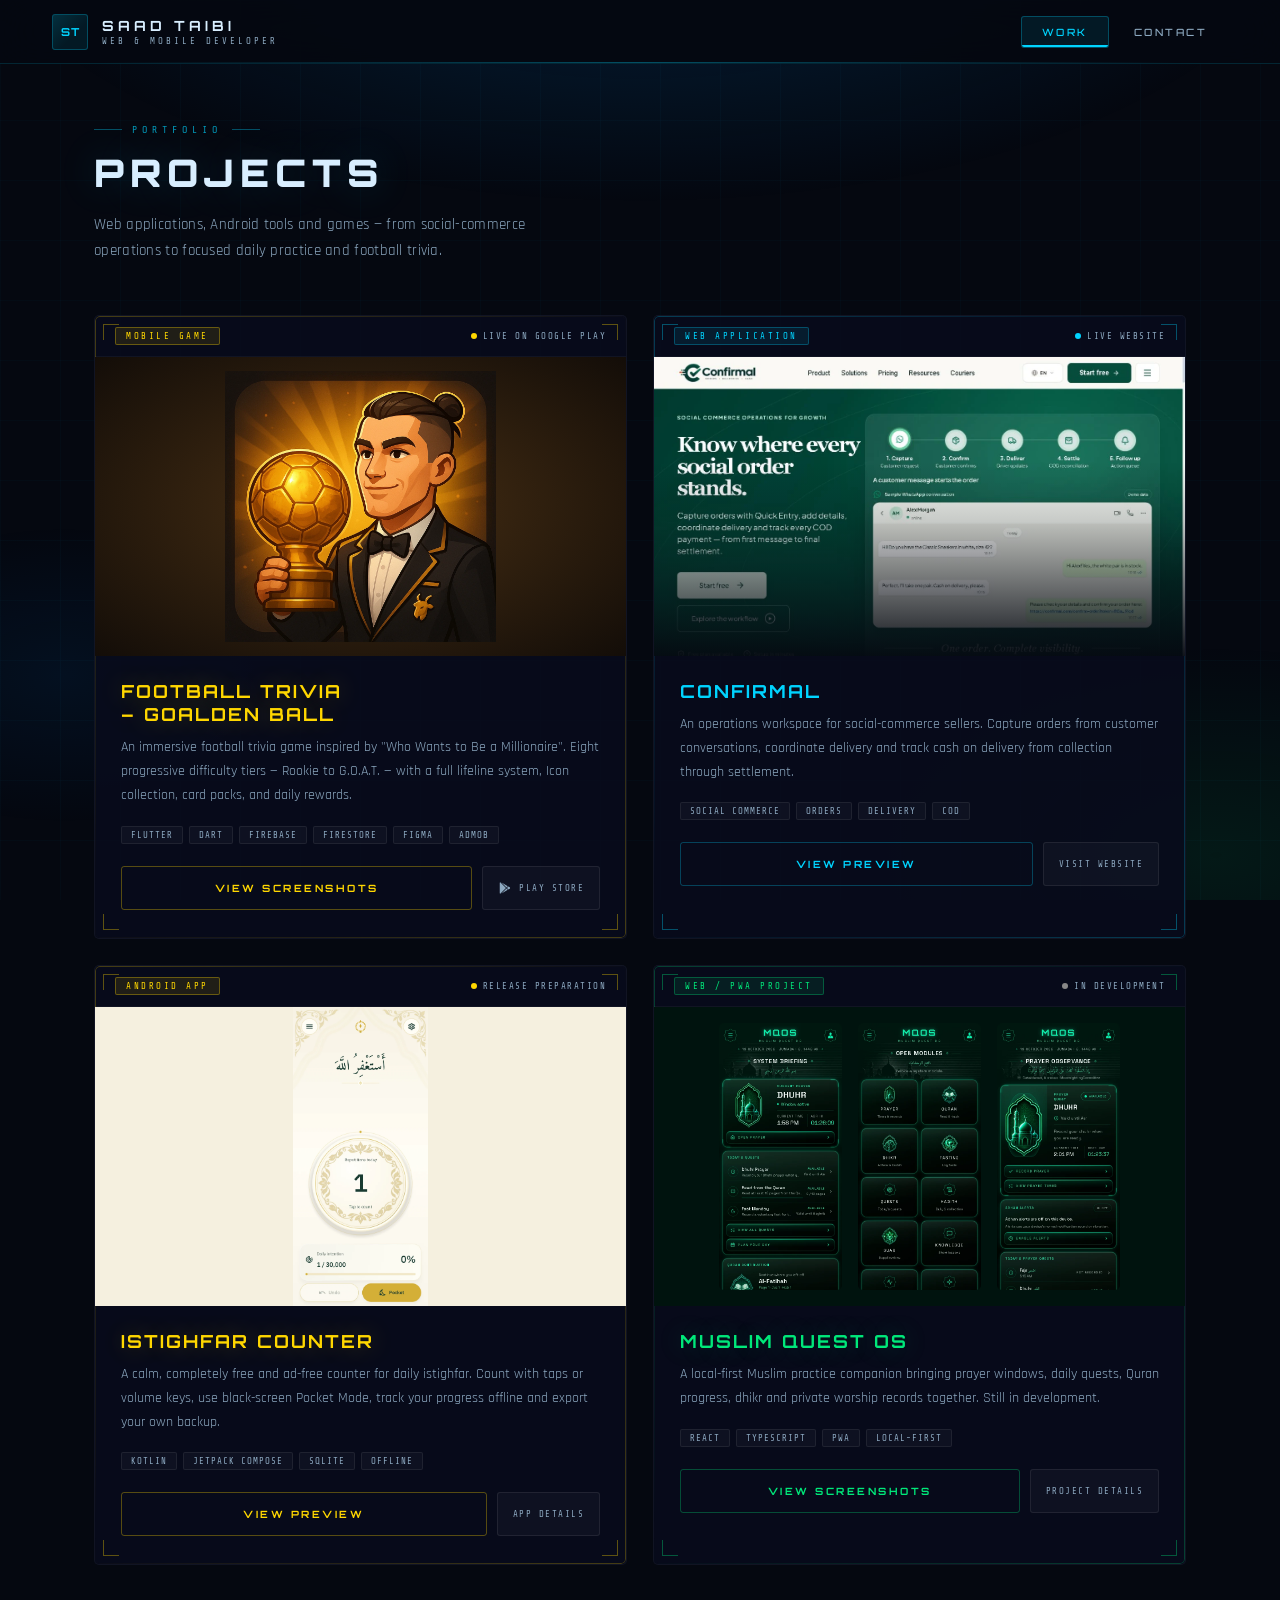
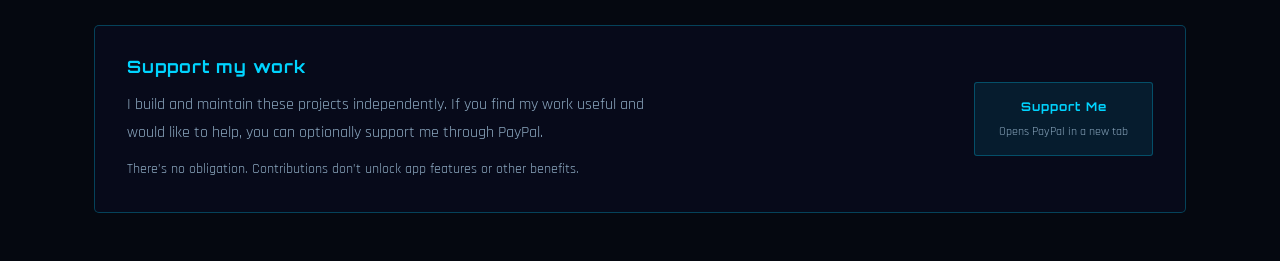
==== index.html @ e0f9b30a "Link contact Google Play entry to Saadhat developer page" ====
<!DOCTYPE html>
<html lang="en">
<head>
  <meta charset="UTF-8">
  <meta name="viewport" content="width=device-width, initial-scale=1.0">
  <title>Saad Taibi — Developer</title>
  <meta name="description" content="Web applications, Android apps and games by Saad Taibi. Confirmal, Istighfar Counter, Goalden Ball and Muslim Quest OS.">
  <link rel="preconnect" href="https://fonts.googleapis.com">
  <link href="https://fonts.googleapis.com/css2?family=Orbitron:wght@400;500;700;900&family=Rajdhani:wght@300;400;500;600;700&family=Share+Tech+Mono&display=swap" rel="stylesheet">
  <style>
    :root {
      --bg:       #050810;
      --bg2:      #080c1a;
      --panel:    rgba(8,12,28,0.90);
      --cyan:     #00d4ff;
      --cyan-d:   rgba(0,212,255,0.09);
      --cyan-b:   rgba(0,212,255,0.28);
      --gold:     #ffd700;
      --gold-d:   rgba(255,215,0,0.10);
      --gold-b:   rgba(255,215,0,0.32);
      --green:    #00e87a;
      --green-d:  rgba(0,232,122,0.09);
      --green-b:  rgba(0,232,122,0.30);
      --txt:      #d8eeff;
      --txt2:     #8ca8c0;
      --txt3:     #7894ae;
      --red:      #ff4444;
    }

    *, *::before, *::after { margin:0; padding:0; box-sizing:border-box; }
    html { scroll-behavior:smooth; }

    body {
      font-family:'Rajdhani', sans-serif;
      background: var(--bg);
      color: var(--txt);
      overflow-x: hidden;
      min-height: 100vh;
    }

    /* ── AMBIENT BACKGROUND ── */
    .bg-layer {
      position: fixed; inset: 0; pointer-events: none; z-index: 0;
    }
    .bg-layer::before {
      content: '';
      position: absolute; inset: 0;
      background:
        radial-gradient(ellipse 80% 50% at 50% -10%, rgba(0,90,160,0.30) 0%, transparent 65%),
        radial-gradient(ellipse 50% 40% at 95% 95%,  rgba(0,140,70,0.13)  0%, transparent 58%),
        radial-gradient(ellipse 35% 30% at 5%  75%,  rgba(0,90,180,0.10)  0%, transparent 55%);
    }
    .bg-layer::after {
      content: '';
      position: absolute; inset: 0;
      background-image:
        linear-gradient(rgba(0,212,255,0.025) 1px, transparent 1px),
        linear-gradient(90deg, rgba(0,212,255,0.025) 1px, transparent 1px);
      background-size: 60px 60px;
    }

    /* ── FLOATING PARTICLES ── */
    .particles {
      position: fixed; inset: 0; pointer-events: none; z-index: 0; overflow: hidden;
    }
    .particle {
      position: absolute;
      width: 2px; height: 2px;
      background: var(--cyan);
      border-radius: 50%;
      opacity: 0;
      animation: particleFloat var(--dur, 12s) var(--del, 0s) linear infinite;
    }
    .particle.gold  { background: var(--gold); }
    .particle.green { background: var(--green); }
    @keyframes particleFloat {
      0%   { transform: translateY(100vh) translateX(0);                opacity: 0; }
      5%   { opacity: .55; }
      95%  { opacity: .2; }
      100% { transform: translateY(-80px) translateX(var(--drift,40px)); opacity: 0; }
    }

    /* ── SUBTLE TOP GLOW (replaces scanline) ── */
    .top-glow {
      position: fixed; top: 0; left: 0; right: 0;
      height: 2px; pointer-events: none; z-index: 900;
      background: linear-gradient(90deg, transparent 0%, var(--cyan) 40%, rgba(0,212,255,.7) 50%, var(--cyan) 60%, transparent 100%);
      opacity: 0;
      animation: topGlow 5s ease-in-out infinite;
    }
    @keyframes topGlow {
      0%,100% { opacity:0; transform:scaleX(.25); }
      45%,55% { opacity:.6; transform:scaleX(1); }
    }

    /* ── NAV ── */
    nav {
      position: fixed; top: 0; left: 0; right: 0; z-index: 1000;
      height: 64px; display: flex; align-items: center; justify-content: space-between;
      padding: 0 52px;
      background: rgba(5,8,16,0.94);
      backdrop-filter: blur(22px);
      border-bottom: 1px solid rgba(0,212,255,0.15);
    }
    nav::after {
      content: '';
      position: absolute; bottom: 0; left: 8%; right: 8%; height: 1px;
      background: linear-gradient(90deg, transparent, rgba(0,212,255,.35), transparent);
    }
    .nav-logo { display: flex; align-items: center; gap: 14px; }
    .logo-mark {
      width: 36px; height: 36px; border: 1px solid var(--cyan-b);
      display: flex; align-items: center; justify-content: center;
      background: var(--cyan-d); border-radius: 3px;
      font-family: 'Orbitron', monospace; font-size: 11px; font-weight: 700;
      color: var(--cyan); letter-spacing: 1px; position: relative; overflow: hidden;
    }
    .logo-mark::before {
      content: '';
      position: absolute; inset: 0;
      background: linear-gradient(135deg, rgba(0,212,255,.12) 0%, transparent 60%);
    }
    .logo-text {
      font-family: 'Orbitron', monospace; font-size: 14px; font-weight: 700;
      letter-spacing: 4px; color: var(--txt);
    }
    .logo-sub {
      font-family: 'Share Tech Mono', monospace; font-size: 9px;
      color: var(--txt2); letter-spacing: 3px; margin-top: 2px;
    }
    .nav-links { display: flex; gap: 4px; }
    .nav-links a {
      color: var(--txt2); text-decoration: none;
      font-family: 'Orbitron', monospace; font-size: 10px; font-weight: 500;
      letter-spacing: 2.5px; padding: 9px 20px;
      border: 1px solid transparent; border-radius: 3px;
      transition: all .25s; position: relative; overflow: hidden;
    }
    .nav-links a::before {
      content: '';
      position: absolute; bottom: 0; left: 0; right: 0; height: 1.5px;
      background: var(--cyan); transform: scaleX(0); transition: transform .3s;
    }
    .nav-links a:hover, .nav-links a.active {
      color: var(--cyan); border-color: var(--cyan-b); background: var(--cyan-d);
    }
    .nav-links a:hover::before, .nav-links a.active::before { transform: scaleX(1); }

    /* ── MAIN ── */
    main { margin-top: 64px; min-height: calc(100vh - 64px); position: relative; z-index: 1; }
    .page { display: none; }
    .page.active { display: block; }

    .inner          { max-width: 1180px; margin: 0 auto; padding: 60px 44px; }
    .contact-inner  { max-width: 820px;  margin: 0 auto; padding: 60px 44px; }

    /* ── SECTION HEADER ── */
    .sec-header { margin-bottom: 52px; }
    .sec-eyebrow {
      font-family: 'Share Tech Mono', monospace; font-size: 10px;
      color: var(--cyan); letter-spacing: 5px; margin-bottom: 14px;
      opacity: .7; display: flex; align-items: center; gap: 10px;
    }
    .sec-eyebrow::before, .sec-eyebrow::after {
      content: ''; flex: 0 0 28px; height: 1px; background: var(--cyan); opacity: .5;
    }
    .sec-title {
      font-family: 'Orbitron', monospace; font-size: 38px; font-weight: 900;
      letter-spacing: 6px; color: var(--txt);
      text-shadow: 0 0 40px rgba(0,212,255,.18); margin-bottom: 16px;
    }
    .sec-body {
      font-size: 15px; color: var(--txt2); font-weight: 400;
      line-height: 1.7; max-width: 500px; letter-spacing: .3px;
    }

    /* ── PROJECT GRID ── */
    .project-grid {
      display: grid;
      grid-template-columns: repeat(auto-fit, minmax(470px, 1fr));
      gap: 26px;
    }

    /* ── PROJECT CARD ── */
    .pcard {
      position: relative; background: var(--panel);
      border-radius: 5px; overflow: hidden; cursor: pointer;
      border: 1px solid rgba(255,255,255,0.04);
      transition: transform .4s cubic-bezier(.16,1,.3,1), box-shadow .4s;
    }
    .pcard::before {
      content: ''; position: absolute; inset: 0; border-radius: 5px; pointer-events: none;
      padding: 1px;
      background: linear-gradient(135deg, var(--ac,rgba(0,212,255,.5)) 0%, transparent 50%, var(--ac,rgba(0,212,255,.2)) 100%);
      -webkit-mask: linear-gradient(#fff 0 0) content-box, linear-gradient(#fff 0 0);
      -webkit-mask-composite: xor; mask-composite: exclude;
      opacity: .25; transition: opacity .4s;
    }
    .pcard:hover::before { opacity: 1; }
    .pcard.gold  { --ac: var(--gold); }
    .pcard.green { --ac: var(--green); }
    .pcard:hover {
      transform: translateY(-8px);
      box-shadow: 0 28px 70px rgba(0,0,0,.6), 0 0 40px var(--sh,rgba(0,212,255,.12));
    }
    .pcard.gold:hover  { --sh: rgba(255,215,0,.18); }
    .pcard.green:hover { --sh: rgba(0,232,122,.15); }

    .pcard .ca {
      position: absolute; width: 16px; height: 16px; pointer-events: none; opacity: .35;
      transition: opacity .4s;
    }
    .pcard:hover .ca { opacity: .85; }
    .ca.tl { top:8px;    left:8px;  border-top:1.5px solid; border-left:1.5px solid; }
    .ca.tr { top:8px;    right:8px; border-top:1.5px solid; border-right:1.5px solid; }
    .ca.bl { bottom:8px; left:8px;  border-bottom:1.5px solid; border-left:1.5px solid; }
    .ca.br { bottom:8px; right:8px; border-bottom:1.5px solid; border-right:1.5px solid; }
    .pcard.gold  .ca { border-color: var(--gold); }
    .pcard.green .ca { border-color: var(--green); }

    .pcard-bar {
      display: flex; align-items: center; justify-content: space-between;
      padding: 11px 20px;
      border-bottom: 1px solid rgba(255,255,255,0.04);
    }
    .pcat {
      font-family: 'Share Tech Mono', monospace; font-size: 9px; letter-spacing: 2.5px;
      padding: 3px 10px; border-radius: 2px; border: 1px solid;
    }
    .pcard.gold  .pcat { color:var(--gold);  border-color:var(--gold-b);  background:var(--gold-d); }
    .pcard.green .pcat { color:var(--green); border-color:var(--green-b); background:var(--green-d); }

    .pstatus {
      font-family: 'Share Tech Mono', monospace; font-size: 9px;
      color: var(--txt2); letter-spacing: 1.5px; display: flex; align-items: center; gap: 6px;
    }
    .pstatus::before {
      content: ''; width: 6px; height: 6px; border-radius: 50%;
      background: var(--dot-c, var(--cyan)); animation: blink 2.4s ease-in-out infinite;
    }
    .pcard.gold  .pstatus::before { --dot-c: var(--gold); }
    .pcard.green .pstatus::before { --dot-c: #888; }
    @keyframes blink { 0%,100%{opacity:.3} 50%{opacity:1} }

    .pthumb { position: relative; aspect-ratio: 16/9; overflow: hidden; }
    .pthumb img {
      width: 100%; height: 100%; object-fit: cover;
      transition: transform .6s cubic-bezier(.16,1,.3,1); display: block;
    }
    .pcard:hover .pthumb img { transform: scale(1.06); }
    .pthumb-shade {
      position: absolute; inset: 0;
      background: linear-gradient(to top, rgba(5,8,16,.95) 0%, rgba(5,8,16,.2) 45%, transparent 65%);
    }

    .pbody { padding: 24px 26px 28px; }
    .pname {
      font-family: 'Orbitron', monospace; font-size: 18px; font-weight: 700;
      letter-spacing: 2px; margin-bottom: 10px; line-height: 1.3;
    }
    .pcard.gold  .pname { color:var(--gold);  text-shadow: 0 0 25px rgba(255,215,0,.3); }
    .pcard.green .pname { color:var(--green); text-shadow: 0 0 25px rgba(0,232,122,.25); }
    .pdesc {
      font-size: 14px; color: var(--txt2); line-height: 1.7;
      margin-bottom: 18px; font-weight: 400;
    }
    .ptags { display: flex; flex-wrap: wrap; gap: 6px; margin-bottom: 22px; }
    .ptag {
      font-family: 'Share Tech Mono', monospace; font-size: 9px; letter-spacing: 1px;
      padding: 3px 9px; border-radius: 2px;
      background: rgba(255,255,255,.03); border: 1px solid rgba(255,255,255,.07);
      color: var(--txt2);
    }
    .pactions { display: flex; gap: 10px; align-items: stretch; }
    .btn-primary {
      flex: 1; padding: 12px 16px; border: 1px solid; border-radius: 3px;
      font-family: 'Orbitron', monospace; font-size: 10px; font-weight: 700;
      letter-spacing: 2.5px; cursor: pointer; transition: all .3s; background: transparent;
    }
    .pcard.gold  .btn-primary { color:var(--gold);  border-color:var(--gold-b); }
    .pcard.gold  .btn-primary:hover { background:var(--gold-d);  box-shadow:0 0 22px rgba(255,215,0,.2); }
    .pcard.green .btn-primary { color:var(--green); border-color:var(--green-b); }
    .pcard.green .btn-primary:hover { background:var(--green-d); box-shadow:0 0 22px rgba(0,232,122,.18); }
    .btn-secondary {
      display: flex; align-items: center; gap: 7px;
      padding: 12px 15px; border-radius: 3px; text-decoration: none;
      font-family: 'Share Tech Mono', monospace; font-size: 9px; letter-spacing: 1.5px;
      background: rgba(255,255,255,.03); border: 1px solid rgba(255,255,255,.08);
      color: var(--txt2); transition: all .3s; white-space: nowrap;
    }
    .btn-secondary svg { width: 14px; height: 14px; flex-shrink: 0; }
    .btn-secondary:hover { border-color:var(--gold-b); color:var(--gold); }

    /* ── CONTACT ── */
    .profile-panel {
      position: relative; background: var(--panel);
      border: 1px solid rgba(0,212,255,.18); border-radius: 5px;
      padding: 42px; margin-top: 40px; overflow: hidden;
    }
    .profile-panel::before {
      content: '';
      position: absolute; top: 0; left: 0; right: 0; height: 2px;
      background: linear-gradient(90deg, transparent, var(--cyan), transparent);
      opacity: .45;
    }
    .profile-panel::after {
      content: '';
      position: absolute; inset: 0; pointer-events: none;
      background: radial-gradient(ellipse 70% 40% at 50% 0%, rgba(0,212,255,.05) 0%, transparent 65%);
    }
    .dev-header {
      display: flex; align-items: center; gap: 24px;
      padding-bottom: 30px; margin-bottom: 30px;
      border-bottom: 1px solid rgba(0,212,255,.07);
    }
    .dev-av {
      width: 72px; height: 72px; flex-shrink: 0;
      border: 1px solid var(--cyan-b); border-radius: 4px;
      background: var(--cyan-d); display: flex; align-items: center; justify-content: center;
      font-family: 'Orbitron', monospace; font-size: 22px; font-weight: 900; color: var(--cyan);
      position: relative;
    }
    .dev-av::after {
      content: ''; position: absolute; inset: 5px;
      border: 1px solid rgba(0,212,255,.15); border-radius: 2px;
    }
    .dev-name {
      font-family: 'Orbitron', monospace; font-size: 21px; font-weight: 700;
      letter-spacing: 3.5px; margin-bottom: 6px;
    }
    .dev-role {
      font-family: 'Share Tech Mono', monospace; font-size: 11px;
      color: var(--cyan); letter-spacing: 3px; margin-bottom: 10px; opacity: .8;
    }
    .dev-loc {
      font-family: 'Share Tech Mono', monospace; font-size: 11px;
      color: var(--txt2); letter-spacing: 1px;
    }
    .contact-grid { display: grid; grid-template-columns: 1fr 1fr; gap: 12px; }
    .citem {
      display: flex; align-items: center; gap: 14px;
      padding: 16px 18px; border-radius: 3px; text-decoration: none; color: inherit;
      background: rgba(0,212,255,.025); border: 1px solid rgba(0,212,255,.07);
      transition: all .3s;
    }
    .citem:hover { border-color:var(--cyan-b); background:var(--cyan-d); }
    .cico { font-size: 20px; width: 30px; text-align: center; flex-shrink: 0; }
    .clbl {
      font-family: 'Share Tech Mono', monospace; font-size: 9px;
      color: var(--txt3); letter-spacing: 2px; margin-bottom: 4px;
    }
    .cval { font-size: 14px; font-weight: 500; color: var(--txt); }
    .cval-link { color: var(--cyan); }

    /* ── GALLERY ── */
    .image-gallery {
      display: none; position: fixed; z-index: 3000; inset: 0;
      background: rgba(5,8,16,.97); backdrop-filter: blur(14px);
    }
    .gallery-container {
      position: relative; width: 100%; height: 100%;
      display: flex; align-items: center; justify-content: center;
    }
    .gallery-image {
      max-width: 86%; max-height: 84%; object-fit: contain;
      cursor: zoom-in; transition: transform .3s; border-radius: 4px;
      box-shadow: 0 0 80px rgba(0,0,0,.85);
    }
    .gallery-image.zoomed { cursor: zoom-out; transform: scale(1.55); }
    .gallery-video {
      max-width: 86%; max-height: 84%; border-radius: 4px;
      box-shadow: 0 0 80px rgba(0,0,0,.85); background: #111;
      display: block; margin: 0 auto;
    }
    .gallery-nav {
      position: absolute; top: 50%; transform: translateY(-50%);
      background: rgba(0,212,255,.06); border: 1px solid var(--cyan-b);
      color: var(--cyan); width: 50px; height: 50px; font-size: 28px;
      cursor: pointer; border-radius: 3px; transition: all .25s;
      display: flex; align-items: center; justify-content: center;
    }
    .gallery-nav:hover { background:var(--cyan-d); box-shadow:0 0 24px rgba(0,212,255,.25); }
    .gallery-nav.prev { left: 20px; }
    .gallery-nav.next { right: 20px; }
    .gallery-close {
      position: absolute; top: 20px; right: 20px;
      background: rgba(255,68,68,.08); border: 1px solid rgba(255,68,68,.32);
      color: var(--red); width: 44px; height: 44px; font-size: 18px;
      cursor: pointer; border-radius: 3px; transition: all .25s;
      display: flex; align-items: center; justify-content: center;
    }
    .gallery-close:hover { background: rgba(255,68,68,.18); }
    .gallery-info {
      position: absolute; bottom: 24px; left: 50%; transform: translateX(-50%);
      background: rgba(5,8,16,.92); border: 1px solid rgba(0,212,255,.22);
      padding: 13px 32px 13px 18px; border-radius: 4px; backdrop-filter: blur(12px);
      min-width: 280px; max-width: 500px;
    }
    .gallery-info::before {
      content: ''; position: absolute; top: 0; left: 0; right: 0; height: 1px;
      background: linear-gradient(90deg, transparent, var(--cyan), transparent);
    }
    .gallery-info-close {
      position: absolute; top: 8px; right: 10px;
      background: none; border: none; color: var(--txt3); font-size: 16px;
      cursor: pointer; padding: 0 5px; transition: color .2s;
    }
    .gallery-info-close:hover { color: var(--red); }
    .gallery-counter {
      font-family: 'Share Tech Mono', monospace; font-size: 10px;
      color: var(--txt3); letter-spacing: 2px; margin-bottom: 3px;
    }
    .gallery-title {
      font-family: 'Orbitron', monospace; font-size: 12px; font-weight: 700;
      color: var(--cyan); margin-bottom: 3px;
    }
    .gallery-description { font-size: 12px; color: var(--txt2); }
    .zoom-controls {
      position: absolute; bottom: 100px; right: 20px;
      display: flex; flex-direction: column; gap: 8px;
    }
    .zoom-btn {
      background: rgba(0,212,255,.06); border: 1px solid var(--cyan-b);
      color: var(--cyan); width: 42px; height: 42px; font-size: 14px;
      cursor: pointer; border-radius: 3px; transition: all .25s;
      display: flex; align-items: center; justify-content: center;
    }
    .zoom-btn:hover { background: var(--cyan-d); }

    /* ── MODAL ── */
    .modal {
      display: none; position: fixed; z-index: 2000; inset: 0;
      background: rgba(5,8,16,.96); backdrop-filter: blur(12px);
    }
    .modal-content {
      background: var(--bg2); border: 1px solid rgba(0,212,255,.2);
      margin: 5% auto; padding: 40px; border-radius: 5px;
      width: 90%; max-width: 720px; position: relative; overflow: hidden;
    }
    .modal-content::before {
      content: ''; position: absolute; top: 0; left: 0; right: 0; height: 2px;
      background: linear-gradient(90deg, transparent, var(--cyan), transparent);
    }
    .close-modal {
      position: absolute; right: 20px; top: 16px;
      color: var(--txt3); font-size: 20px; cursor: pointer;
      font-family: 'Orbitron', monospace; transition: color .2s; background:none; border:none;
    }
    .close-modal:hover { color: var(--red); }
    #modal-body h2 {
      font-family: 'Orbitron', monospace; font-size: 17px; color: var(--cyan);
      margin-bottom: 14px; letter-spacing: 2px;
    }
    #modal-body p { color: var(--txt2); line-height: 1.75; margin-bottom: 14px; font-size: 14px; }
    #modal-body h3 {
      font-family: 'Orbitron', monospace; font-size: 10px; letter-spacing: 2.5px;
      color: var(--txt); margin: 22px 0 9px;
    }
    #modal-body ul { padding-left: 18px; }
    #modal-body ul li { color: var(--txt2); margin-bottom: 5px; font-size: 13px; line-height: 1.6; }
    #modal-body ul li::marker { color: var(--cyan); }
    .tech-stack { display: flex; flex-wrap: wrap; gap: 7px; margin-top: 10px; }
    .tech-tag {
      background: var(--cyan-d); color: var(--cyan); border: 1px solid var(--cyan-b);
      padding: 3px 11px; border-radius: 2px;
      font-family: 'Share Tech Mono', monospace; font-size: 9px; letter-spacing: 1px;
    }

    /* ── ENTRANCE ANIMATIONS ── */
    .fi { opacity:0; transform:translateY(20px); animation:fadeUp .6s ease forwards; }
    .fi:nth-child(1){animation-delay:.06s}
    .fi:nth-child(2){animation-delay:.18s}
    .fi:nth-child(3){animation-delay:.32s}
    @keyframes fadeUp { to { opacity:1; transform:translateY(0); } }

    /* ── RESPONSIVE ── */
    @media (max-width: 980px) {
      .project-grid { grid-template-columns: 1fr; }
      nav { padding: 0 20px; }
      .inner, .contact-inner { padding: 38px 20px; }
      .sec-title { font-size: 28px; }
    }
    @media (max-width: 580px) {
      .pactions { flex-direction: column; }
      .contact-grid { grid-template-columns: 1fr; }
      .dev-header { flex-direction: column; text-align: center; }
      .logo-sub { display: none; }
    }

    /* Keep the original visual identity; accommodate the added projects and small screens. */
    .pcard.cyan { --ac:var(--cyan); }
    .pcard.cyan .ca { border-color:var(--cyan); }
    .pcard.cyan .pcat { color:var(--cyan);border-color:var(--cyan-b);background:var(--cyan-d); }
    .pcard.cyan .pname,.pcard.cyan .btn-primary { color:var(--cyan);border-color:var(--cyan-b); }
    .btn-primary,.btn-secondary { min-height:44px; }
    .quest-preview { display:flex;flex-direction:column;align-items:center;justify-content:center;gap:20px;background:linear-gradient(#05081055,#050810aa),url(assets/mqos-project-art.webp) center/cover;color:var(--green); }
    .quest-name { font:700 clamp(25px,4vw,36px)/1.3 Orbitron,monospace;letter-spacing:4px;text-align:center; }
    .quest-status { font:11px 'Share Tech Mono',monospace;letter-spacing:3px;color:var(--txt2); }
    .counter-preview { background:#f5f0df; }
    .counter-preview img { object-fit:contain;object-position:center 32%; }
    .counter-preview .pthumb-shade { display:none; }
    .modal-content { max-height:calc(100dvh - 80px);overflow-y:auto; }
    a:focus-visible,button:focus-visible,.pcard:focus-visible { outline:2px solid var(--cyan);outline-offset:4px; }
    .pcard-bar { gap:12px;flex-wrap:wrap; }
    .pname { overflow-wrap:anywhere; }
    @media(max-width:580px){
      nav{padding:0 12px;gap:10px}.nav-logo{gap:8px}.logo-mark{width:28px;height:28px;font-size:9px}.logo-text{font-size:11px;letter-spacing:2px}.nav-links a{padding:9px 8px;font-size:8px;letter-spacing:1px}
      .sec-title{font-size:25px;letter-spacing:3px}.profile-panel{padding:24px}.dev-name{font-size:17px;letter-spacing:2px}.dev-role{font-size:9px;letter-spacing:1.5px}.modal-content{padding:45px 22px 24px}.gallery-info{min-width:0;width:calc(100% - 36px);bottom:20px}.gallery-nav{width:38px;height:44px}.gallery-nav.prev{left:8px}.gallery-nav.next{right:8px}.gallery-image,.gallery-video{max-width:92%}
    }
    @media(prefers-reduced-motion:reduce){*,*::before,*::after{animation:none!important;transition:none!important;scroll-behavior:auto!important}.fi{opacity:1;transform:none}}

    .game-icon-preview { background:radial-gradient(ellipse,#493014,#130d08); }
    .game-icon-preview img { object-fit:contain;padding:14px; }
    .game-icon-preview .pthumb-shade { display:none; }
    .mqos-preview { display:flex;justify-content:center;align-items:center;gap:16px;padding:16px;background:#00130e; }
    .mqos-preview img { width:auto;height:100%;max-width:30%;object-fit:contain;border-radius:5px; }
    @media(max-width:580px){.mqos-preview{gap:8px;padding:10px}.game-icon-preview img{padding:10px}}

    .support-panel{position:relative;z-index:1;max-width:1092px;margin:0 auto 48px;padding:30px 32px;display:flex;align-items:center;justify-content:space-between;gap:32px;border:1px solid var(--cyan-b);border-radius:5px;background:var(--panel)}
    .support-panel h2{font:700 17px Orbitron,monospace;color:var(--cyan);margin-bottom:14px;letter-spacing:1px}
    .support-panel p{font-size:16px;line-height:1.7;color:var(--txt2);max-width:65ch}.support-panel .support-note{margin-top:12px;font-size:14px}
    .support-link{flex-shrink:0;min-height:50px;padding:16px 24px;display:block;text-align:center;color:var(--cyan);border:1px solid var(--cyan-b);border-radius:3px;background:var(--cyan-d);font:700 12px Orbitron,monospace;letter-spacing:1px;text-decoration:none}
    .support-link span{display:block;margin-top:10px;font:12px Rajdhani,sans-serif;letter-spacing:0;color:var(--txt2)}
    @media(max-width:1180px){.support-panel{margin-inline:44px}}@media(max-width:980px){.support-panel{margin-inline:20px}}@media(max-width:580px){.support-panel{padding:24px;flex-direction:column;align-items:stretch;gap:20px}.support-panel h2{font-size:15px}}
  </style>
</head>
<body>

<div class="bg-layer"></div>
<div class="particles" id="particles"></div>
<div class="top-glow"></div>

<!-- ═══════════════════════════════ NAV ═══════════════════════════════ -->
<nav>
  <div class="nav-logo">
    <div class="logo-mark">ST</div>
    <div>
      <div class="logo-text">SAAD TAIBI</div>
      <div class="logo-sub">WEB &amp; MOBILE DEVELOPER</div>
    </div>
  </div>
  <div class="nav-links">
    <a href="#" onclick="showPage('work');return false;" id="work-link" class="active">WORK</a>
    <a href="#" onclick="showPage('contact');return false;" id="contact-link">CONTACT</a>
  </div>
</nav>

<main>

  <!-- ═══════════════════════════════ WORK PAGE ═══════════════════════════════ -->
  <div id="work" class="page active">
    <div class="inner">

      <div class="sec-header fi">
        <div class="sec-eyebrow">PORTFOLIO</div>
        <h1 class="sec-title">PROJECTS</h1>
        <p class="sec-body">Web applications, Android tools and games — from social-commerce operations to focused daily practice and football trivia.</p>
      </div>

      <div class="project-grid">

        <!-- ── FOOTBALL TRIVIA - GOALDEN BALL ── -->
        <div class="pcard gold fi" onclick="openGallery('millionaire',0)">
          <div class="ca tl"></div><div class="ca tr"></div>
          <div class="ca bl"></div><div class="ca br"></div>

          <div class="pcard-bar">
            <span class="pcat">MOBILE GAME</span>
            <span class="pstatus">LIVE ON GOOGLE PLAY</span>
          </div>

          <div class="pthumb game-icon-preview">
            <img src="assets/goalden-ball-icon.webp"
                 alt="Football Trivia - Goalden Ball current app icon">
            <div class="pthumb-shade"></div>
          </div>

          <div class="pbody">
            <div class="pname">FOOTBALL TRIVIA<br>– GOALDEN BALL</div>
            <p class="pdesc">An immersive football trivia game inspired by "Who Wants to Be a Millionaire". Eight progressive difficulty tiers — Rookie to G.O.A.T. — with a full lifeline system, Icon collection, card packs, and daily rewards.</p>
            <div class="ptags">
              <span class="ptag">FLUTTER</span>
              <span class="ptag">DART</span>
              <span class="ptag">FIREBASE</span>
              <span class="ptag">FIRESTORE</span>
              <span class="ptag">FIGMA</span>
              <span class="ptag">ADMOB</span>
            </div>
            <div class="pactions">
              <button class="btn-primary" onclick="event.stopPropagation();openGallery('millionaire',0)">VIEW SCREENSHOTS</button>
              <a href="https://play.google.com/store/apps/details?id=goat.football.trivia"
                 target="_blank" rel="noopener noreferrer" class="btn-secondary" onclick="event.stopPropagation()">
                <svg viewBox="0 0 24 24" fill="currentColor">
                  <path d="M3,20.5V3.5C3,2.91 3.34,2.39 3.84,2.15L13.69,12L3.84,21.85C3.34,21.6 3,21.09 3,20.5M16.81,15.12L6.05,21.34L14.54,12.85L16.81,15.12M20.16,10.81C20.5,11.08 20.75,11.5 20.75,12C20.75,12.5 20.5,12.92 20.16,13.19L17.89,14.5L15.39,12L17.89,9.5L20.16,10.81M6.05,2.66L16.81,8.88L14.54,11.15L6.05,2.66Z"/>
                </svg>
                PLAY STORE
              </a>
            </div>
          </div>
        </div>

        <!-- ── CONFIRMAL ── -->
        <div class="pcard cyan fi" onclick="openGallery('confirmal',0)">
          <div class="ca tl"></div><div class="ca tr"></div><div class="ca bl"></div><div class="ca br"></div>
          <div class="pcard-bar"><span class="pcat">WEB APPLICATION</span><span class="pstatus">LIVE WEBSITE</span></div>
          <div class="pthumb"><img src="assets/confirmal-preview.webp" alt="Confirmal public demo: capture, confirm, deliver and settle social-commerce orders" loading="lazy"><div class="pthumb-shade"></div></div>
          <div class="pbody"><div class="pname">CONFIRMAL</div>
            <p class="pdesc">An operations workspace for social-commerce sellers. Capture orders from customer conversations, coordinate delivery and track cash on delivery from collection through settlement.</p>
            <div class="ptags"><span class="ptag">SOCIAL COMMERCE</span><span class="ptag">ORDERS</span><span class="ptag">DELIVERY</span><span class="ptag">COD</span></div>
            <div class="pactions"><button class="btn-primary" onclick="event.stopPropagation();openGallery('confirmal',0)">VIEW PREVIEW</button><a class="btn-secondary" href="https://confirmal.com" target="_blank" rel="noopener noreferrer" onclick="event.stopPropagation()">VISIT WEBSITE</a></div>
          </div>
        </div>

        <!-- ── ISTIGHFAR COUNTER ── -->
        <div class="pcard gold fi" onclick="openGallery('istighfar',0)">
          <div class="ca tl"></div><div class="ca tr"></div><div class="ca bl"></div><div class="ca br"></div>
          <div class="pcard-bar"><span class="pcat">ANDROID APP</span><span class="pstatus">RELEASE PREPARATION</span></div>
          <div class="pthumb counter-preview"><img src="assets/istighfar-counter.webp" alt="Istighfar Counter in the Ivory and Gold theme" loading="lazy"><div class="pthumb-shade"></div></div>
          <div class="pbody"><div class="pname">ISTIGHFAR COUNTER</div>
            <p class="pdesc">A calm, completely free and ad-free counter for daily istighfar. Count with taps or volume keys, use black-screen Pocket Mode, track your progress offline and export your own backup.</p>
            <div class="ptags"><span class="ptag">KOTLIN</span><span class="ptag">JETPACK COMPOSE</span><span class="ptag">SQLITE</span><span class="ptag">OFFLINE</span></div>
            <div class="pactions"><button class="btn-primary" onclick="event.stopPropagation();openGallery('istighfar',0)">VIEW PREVIEW</button><button class="btn-secondary" onclick="event.stopPropagation();openModal('istighfar')">APP DETAILS</button></div>
          </div>
        </div>

        <!-- ── MUSLIM QUEST OS ── -->
        <div class="pcard green fi" onclick="openGallery('muslimquest',0)">
          <div class="ca tl"></div><div class="ca tr"></div><div class="ca bl"></div><div class="ca br"></div>
          <div class="pcard-bar"><span class="pcat">WEB / PWA PROJECT</span><span class="pstatus">IN DEVELOPMENT</span></div>
          <div class="pthumb mqos-preview"><img src="assets/mqos/01-system-briefing.webp" alt="Muslim Quest OS system briefing — in-development preview" loading="lazy"><img src="assets/mqos/02-module-launcher.webp" alt="Muslim Quest OS module launcher — in-development preview" loading="lazy"><img src="assets/mqos/03-prayer.webp" alt="Muslim Quest OS prayer — in-development preview" loading="lazy"></div>
          <div class="pbody"><div class="pname">MUSLIM QUEST OS</div>
            <p class="pdesc">A local-first Muslim practice companion bringing prayer windows, daily quests, Quran progress, dhikr and private worship records together. Still in development.</p>
            <div class="ptags"><span class="ptag">REACT</span><span class="ptag">TYPESCRIPT</span><span class="ptag">PWA</span><span class="ptag">LOCAL-FIRST</span></div>
            <div class="pactions"><button class="btn-primary" onclick="event.stopPropagation();openGallery('muslimquest',0)">VIEW SCREENSHOTS</button><button class="btn-secondary" onclick="event.stopPropagation();openModal('muslimquest')">PROJECT DETAILS</button></div>
          </div>
        </div>


      </div>
    </div>
  </div>

  <!-- ═══════════════════════════════ CONTACT PAGE ═══════════════════════════════ -->
  <div id="contact" class="page">
    <div class="contact-inner">

      <div class="sec-header fi">
        <div class="sec-eyebrow">GET IN TOUCH</div>
        <h1 class="sec-title">CONTACT</h1>
        <p class="sec-body">Open to collaborations, freelance projects and new opportunities.</p>
      </div>

      <div class="profile-panel fi">
        <div class="dev-header">
          <div class="dev-av">ST</div>
          <div>
            <div class="dev-name">SAAD TAIBI</div>
            <div class="dev-role">AI-Native Full-Stack Developer</div>
            <div class="dev-loc">📍 Tanger, Morocco</div>
          </div>
        </div>

        <div class="contact-grid">
          <a href="mailto:saadhat10@gmail.com" class="citem">
            <div class="cico">📧</div>
            <div>
              <div class="clbl">EMAIL</div>
              <div class="cval cval-link">saadhat10@gmail.com</div>
            </div>
          </a>
          <a href="https://github.com/saadhat" target="_blank" rel="noopener noreferrer" class="citem">
            <div class="cico">🐙</div>
            <div>
              <div class="clbl">GITHUB</div>
              <div class="cval cval-link">github.com/saadhat</div>
            </div>
          </a>
          <a href="https://play.google.com/store/apps/developer?id=Saadhat" target="_blank" rel="noopener noreferrer" class="citem">
            <div class="cico">▶</div>
            <div>
              <div class="clbl">GOOGLE PLAY</div>
              <div class="cval cval-link">Saadhat — Developer page</div>
            </div>
          </a>
        </div>
      </div>

    </div>
  </div>

</main>

<section id="developer-support" class="support-panel" aria-labelledby="support-title">
  <div><h2 id="support-title">Support my work</h2><p>I build and maintain these projects independently. If you find my work useful and would like to help, you can optionally support me through PayPal.</p><p class="support-note">There’s no obligation. Contributions don’t unlock app features or other benefits.</p></div>
  <a class="support-link" href="https://paypal.me/saadhat" target="_blank" rel="noopener noreferrer">Support Me<span>Opens PayPal in a new tab</span></a>
</section>


<!-- ═══════════════════════════════ GALLERY ═══════════════════════════════ -->
<div id="imageGallery" class="image-gallery">
  <div class="gallery-container">
    <img id="galleryImage" src="" alt="" class="gallery-image" onclick="zoomImage()">
    <button class="gallery-nav prev" onclick="changeImage(-1)">&#8249;</button>
    <button class="gallery-nav next" onclick="changeImage(1)">&#8250;</button>
    <button class="gallery-close"    onclick="closeGallery()">&#x2715;</button>
    <div class="gallery-info" id="galleryInfo">
      <button class="gallery-info-close" onclick="hideGalleryInfo()">&#x2715;</button>
      <div class="gallery-counter"><span id="currentImageIndex">1</span> / <span id="totalImages">1</span></div>
      <div class="gallery-title"       id="galleryTitle">Title</div>
      <div class="gallery-description" id="galleryDescription">Description</div>
    </div>
    <div class="zoom-controls">
      <button class="zoom-btn" onclick="zoomImage()"           title="Zoom">&#128269;</button>
      <button class="zoom-btn" onclick="openModal(currentProjectId)" title="Details">&#x2139;</button>
    </div>
  </div>
</div>

<!-- ═══════════════════════════════ MODAL ═══════════════════════════════ -->
<div id="modal" class="modal">
  <div class="modal-content">
    <button class="close-modal" onclick="closeModal()">&#x2715;</button>
    <div id="modal-body"></div>
  </div>
</div>

<script>
/* ── SPAWN PARTICLES ── */
(function(){
  const wrap=document.getElementById('particles');
  [{cls:'',count:18},{cls:'gold',count:10},{cls:'green',count:10}].forEach(({cls,count})=>{
    for(let i=0;i<count;i++){
      const p=document.createElement('div');
      p.className='particle'+(cls?' '+cls:'');
      p.style.setProperty('--dur',(10+Math.random()*14)+'s');
      p.style.setProperty('--del',(Math.random()*14)+'s');
      p.style.setProperty('--drift',(Math.random()*80-40)+'px');
      p.style.left=(Math.random()*100)+'%';
      wrap.appendChild(p);
    }
  });
})();

/* ── STATE ── */
let currentProjectId='', currentImageIndex=0, isZoomed=false, hiddenInfo={};
let projectImages={};

function initImages(){
  projectImages={
    millionaire:[
      {src:'assets/goalden-ball-icon.webp',title:'Football Trivia - Goalden Ball',description:'Current app icon'},
      {src:'Millionaire Goalden Ball/home.jpg',                       title:'Home Screen',                description:'Main screen with Play button'},
      {src:'Millionaire Goalden Ball/loading screen.jpg',             title:'Loading Screen',             description:'Animated ball rolling on goalpost'},
      {src:'Millionaire Goalden Ball/shop.jpg',                       title:'Shop',                       description:'In-game shop with purchasable items and daily rewards'},
      {src:'Millionaire Goalden Ball/leaderboard.jpg',                title:'Leaderboard',                description:'High scores and player rankings'},
      {src:'Millionaire Goalden Ball/ads.jpg',                        title:'Rewarded Ads',               description:'Rewarded ads for lifelines and ruby currency'},
      {src:'Millionaire Goalden Ball/training.jpg',                   title:'Training',                   description:'Daily training missions — 5 per day'},
      {src:'Millionaire Goalden Ball/settings.jpg',                   title:'Settings',                   description:'Language, sound, music and notification controls'},
      {src:'Millionaire Goalden Ball/customer service.jpg',           title:'Customer Service',           description:'Player support overlay'},
      {src:'Millionaire Goalden Ball/profile stats.jpg',              title:'Profile — Stats',            description:'Radar chart with category statistics'},
      {src:'Millionaire Goalden Ball/profile friends.jpg',            title:'Profile — Friends',          description:'Friends list and player interactions'},
      {src:'Millionaire Goalden Ball/achievements.jpg',               title:'Achievements',               description:'Milestones and rewards system'},
      {src:'Millionaire Goalden Ball/icons.jpg',                      title:'Icons',                      description:'Football Icon collection frames'},
      {src:'Millionaire Goalden Ball/icons overlay.jpg',              title:'Icon Detail',                description:'Name, role, background story and star rating'},
      {src:'Millionaire Goalden Ball/icons overlay2.jpg',             title:'Icon — Locked State',        description:'Locked Icon display'},
      {src:'Millionaire Goalden Ball/icons level up animation.jpg',   title:'Icon Level Up',              description:'Stars filling animation on level-up'},
      {src:'Millionaire Goalden Ball/card overlay state1.jpg',        title:'Card Pack — Locked',         description:'Card Pack in locked state'},
      {src:'Millionaire Goalden Ball/card overlay state2.jpg',        title:'Card Pack — Timer',          description:'Unlock cooldown timer phase'},
      {src:'Millionaire Goalden Ball/card overlay preview.jpg',       title:'Card Pack — Preview',        description:'Previewing pack rewards'},
      {src:'Millionaire Goalden Ball/card animation.jpg',             title:'Card Animation',             description:'Card Pack animation before opening'},
      {src:'Millionaire Goalden Ball/card animation 2.jpg',           title:'Card Animation 2',           description:'Card sliding up after opening'},
      {src:'Millionaire Goalden Ball/card animation 3.jpg',           title:'Card Animation 3',           description:'Card turning to reveal prize'},
      {src:'Millionaire Goalden Ball/card animation 4.jpg',           title:'Card Animation 4',           description:'Grid phase'},
      {src:'Millionaire Goalden Ball/rookie page.jpg',                title:'Rookie Tier',                description:'Tier overview with Play button'},
      {src:'Millionaire Goalden Ball/rookie money ladder.jpg',        title:'Rookie — Reward Ladder',     description:'Reward per question'},
      {src:'Millionaire Goalden Ball/rookie ingame.jpg',              title:'Rookie — In Game',           description:'Quiz interface'},
      {src:'Millionaire Goalden Ball/amateur page.jpg',               title:'Amateur Tier',               description:'Amateur tier overview'},
      {src:'Millionaire Goalden Ball/amateur money ladder.jpg',       title:'Amateur — Reward Ladder',    description:'Amateur reward structure'},
      {src:'Millionaire Goalden Ball/amateur ingame.jpg',             title:'Amateur — In Game',          description:'Amateur quiz interface'},
      {src:'Millionaire Goalden Ball/pro page.jpg',                   title:'Pro Tier',                   description:'Pro tier overview'},
      {src:'Millionaire Goalden Ball/pro money ladder.jpg',           title:'Pro — Reward Ladder',        description:'Pro reward structure'},
      {src:'Millionaire Goalden Ball/pro ingame.jpg',                 title:'Pro — In Game',              description:'Pro quiz interface'},
      {src:'Millionaire Goalden Ball/star page.jpg',                  title:'Star Tier',                  description:'Star tier overview'},
      {src:'Millionaire Goalden Ball/star money ladder.jpg',          title:'Star — Reward Ladder',       description:'Star reward structure'},
      {src:'Millionaire Goalden Ball/star ingame.jpg',                title:'Star — In Game',             description:'Star quiz interface'},
      {src:'Millionaire Goalden Ball/world class page.jpg',           title:'World Class Tier',           description:'World Class overview'},
      {src:'Millionaire Goalden Ball/world class money ladder.jpg',   title:'World Class — Ladder',       description:'World Class rewards'},
      {src:'Millionaire Goalden Ball/world class ingame.jpg',         title:'World Class — In Game',      description:'World Class interface'},
      {src:'Millionaire Goalden Ball/super star page.jpg',            title:'Super Star Tier',            description:'Super Star overview'},
      {src:'Millionaire Goalden Ball/super star money ladder.jpg',    title:'Super Star — Ladder',        description:'Super Star rewards'},
      {src:'Millionaire Goalden Ball/super star ingame.jpg',          title:'Super Star — In Game',       description:'Super Star interface'},
      {src:'Millionaire Goalden Ball/galacticos page.jpg',            title:'Galácticos Tier',            description:'Galácticos overview'},
      {src:'Millionaire Goalden Ball/galacticos money ladder.jpg',    title:'Galácticos — Ladder',        description:'Galácticos rewards'},
      {src:'Millionaire Goalden Ball/galacticos ingame.jpg',          title:'Galácticos — In Game',       description:'Galácticos interface'},
      {src:'Millionaire Goalden Ball/goat page.jpg',                  title:'G.O.A.T. Tier',              description:'G.O.A.T. tier overview'},
      {src:'Millionaire Goalden Ball/goat money ladder.jpg',          title:'G.O.A.T. — Ladder',          description:'G.O.A.T. rewards'},
      {src:'Millionaire Goalden Ball/goat ingame.jpg',                title:'G.O.A.T. — In Game',         description:'G.O.A.T. quiz interface'},
      {src:'Millionaire Goalden Ball/ask icon.jpg',                   title:'Ask an Icon',                description:'Ask an Icon lifeline list'},
      {src:'Millionaire Goalden Ball/ask icon answer.jpg',            title:'Ask an Icon — Answer',       description:'Icon answer overlay (100% confidence)'},
      {src:'Millionaire Goalden Ball/fans vote.jpg',                  title:'Fans Vote',                  description:'Percentage-based audience poll lifeline'},
      {src:'Millionaire Goalden Ball/var 1.jpg',                      title:'VAR Lifeline',               description:'VAR review — checking answer phase'},
      {src:'Millionaire Goalden Ball/var 2.jpg',                      title:'VAR Decision',               description:'VAR final decision overlay'},
      {src:'Millionaire Goalden Ball/daily rewards.jpg',              title:'Daily Rewards',              description:'28-day login calendar with progressive rewards'},
      {src:'Millionaire Goalden Ball/Gameplay.mp4',                   title:'Gameplay Video',             description:'Full gameplay walkthrough'}
    ],
    muslimquest:[{"src": "assets/mqos/01-system-briefing.webp", "title": "System briefing", "description": "Current prayer window, daily quests and Quran continuation — in development"}, {"src": "assets/mqos/02-module-launcher.webp", "title": "Module launcher", "description": "The current Muslim Quest OS module launcher — in development"}, {"src": "assets/mqos/03-prayer.webp", "title": "Prayer", "description": "Prayer module in its clean default state — in development"}, {"src": "assets/mqos/04-quran-library.webp", "title": "Quran library", "description": "Quran library and reading progress — in development"}, {"src": "assets/mqos/05-dhikr.webp", "title": "Dhikr", "description": "Contextual dhikr dashboard — in development"}, {"src": "assets/mqos/06-dua-library.webp", "title": "Dua library", "description": "Dua library in its clean default state — in development"}],
    confirmal:[{src:'assets/confirmal-preview.webp',title:'Confirmal',description:'Public demo of the order-to-settlement workflow'}],
    istighfar:[{src:'assets/istighfar-counter.webp',title:'Istighfar Counter',description:'Ivory and Gold theme — all features free, offline and ad-free'}]
  };
}

/* ── PAGE NAV ── */
function showPage(id){
  document.querySelectorAll('.page').forEach(p=>p.classList.remove('active'));
  document.getElementById(id).classList.add('active');
  document.querySelectorAll('.nav-links a').forEach(a=>a.classList.remove('active'));
  document.getElementById(id+'-link').classList.add('active');
}

/* ── GALLERY ── */
function openGallery(pid,idx=0){
  currentProjectId=pid; currentImageIndex=idx;
  const imgs=projectImages[pid];
  if(!imgs||!imgs.length) return;
  updateGalleryImage();
  document.getElementById('imageGallery').style.display='block';
  document.body.style.overflow='hidden';
}
function closeGallery(){
  document.getElementById('galleryVideo')?.pause();
  document.getElementById('imageGallery').style.display='none';
  isZoomed=false; document.body.style.overflow='auto';
}
function hideGalleryInfo(){
  if(!hiddenInfo[currentProjectId]) hiddenInfo[currentProjectId]={};
  hiddenInfo[currentProjectId][currentImageIndex]=true;
  document.getElementById('galleryInfo').style.display='none';
}
function updateGalleryImage(){
  const imgs=projectImages[currentProjectId];
  const cur=imgs[currentImageIndex];
  const img=document.getElementById('galleryImage');
  let vid=document.getElementById('galleryVideo');
  if(!vid){
    vid=document.createElement('video');
    vid.id='galleryVideo'; vid.className='gallery-video';
    vid.style.display='none'; vid.controls=true;
    img.parentNode.insertBefore(vid,img);
  }
  vid.pause();
  if(cur.src.toLowerCase().endsWith('.mp4')){
    img.style.display='none'; vid.style.display='block'; vid.src=cur.src;
  } else {
    img.style.display='block'; vid.style.display='none';
    img.src=cur.src; img.alt=cur.title;
  }
  document.getElementById('galleryTitle').textContent=cur.title;
  document.getElementById('galleryDescription').textContent=cur.description;
  document.getElementById('currentImageIndex').textContent=currentImageIndex+1;
  document.getElementById('totalImages').textContent=imgs.length;
  img.classList.remove('zoomed'); isZoomed=false;
  const info=document.getElementById('galleryInfo');
  info.style.display=(hiddenInfo[currentProjectId]&&hiddenInfo[currentProjectId][currentImageIndex])?'none':'block';
}
function changeImage(d){
  const l=projectImages[currentProjectId].length;
  currentImageIndex=(currentImageIndex+d+l)%l;
  updateGalleryImage();
}
function zoomImage(){
  const img=document.getElementById('galleryImage');
  isZoomed=!isZoomed; img.classList.toggle('zoomed',isZoomed);
}

/* ── MODAL ── */
function openModal(pid){
  closeGallery();
  const data={
    millionaire:{
      title:'FOOTBALL TRIVIA - GOALDEN BALL',
      desc:'An interactive football trivia game inspired by "Who Wants to Be a Millionaire". Players progress through eight difficulty tiers answering increasingly challenging football questions, backed by a live-ops ecosystem of daily rewards, card packs and an Icon collection.',
      features:['8 difficulty tiers: Rookie to G.O.A.T.','Four lifelines: VAR, Fans Vote, Ask an Icon, Substitute','Icon collection with level-up animations','Card pack system with animated reveal sequences','28-day daily login reward calendar','Training missions — 5 daily challenges','Leaderboard and achievement system','Multi-language support','AdMob rewarded ads integration'],
      tech:['Flutter','Dart','Firebase','Firestore','Figma','Google Mobile Ads','Google Play']
    },
    confirmal:{
      title:'CONFIRMAL',
      desc:'An operations workspace for social-commerce sellers, from the first customer message to delivery and cash settlement.',
      features:['Order capture and confirmation','Delivery coordination','Cash-on-delivery collection and settlement tracking','Live website: confirmal.com'],
      tech:['Web application']
    },
    istighfar:{
      title:'ISTIGHFAR COUNTER',
      desc:'A completely free, ad-free Android app for daily istighfar. No account, premium tier or subscription is required.',
      features:['Tap or volume-key counting','Black, dimmed Pocket Mode with swipe rejection','Daily history and week/month comparisons','Local JSON backup and restore','Offline counting and on-device records','Optional advanced Shizuku screen-off counting with separate setup'],
      tech:['Kotlin','Jetpack Compose','SQLite'],
      link:'https://saadhat.github.io/istighfar-privacy/',linkLabel:'PRIVACY POLICY'
    },
    muslimquest:{
      title:'MUSLIM QUEST OS — IN DEVELOPMENT',
      desc:'A local-first Muslim practice companion. The browser/PWA is the primary product target. An Android shell exists, but native Android work is deferred. The project is unfinished and is not presented as a released product.',
      features:['Prayer windows and daily quests','Quran progress, dhikr and personal worship records','Local state and save-file backup','Browser-first PWA; native Android work deferred','Still in development — no public download linked'],
      tech:['React','TypeScript','TanStack Start','Capacitor']
    }
  };
  const p=data[pid];
  document.getElementById('modal-body').innerHTML=`
    <h2>${p.title}</h2>
    <p>${p.desc}</p>
    <h3>FEATURES</h3>
    <ul>${p.features.map(f=>`<li>${f}</li>`).join('')}</ul>
    ${p.tech.length ? `<h3>TECH STACK</h3><div class="tech-stack">${p.tech.map(t=>`<span class="tech-tag">${t}</span>`).join('')}</div>` : ''}
    ${p.link ? `<p style="margin-top:24px"><a href="${p.link}" target="_blank" rel="noopener noreferrer" style="color:var(--cyan)">${p.linkLabel}</a></p>` : ''}
  `;
  document.getElementById('modal').style.display='block';
}
function closeModal(){document.getElementById('modal').style.display='none';}

/* ── KEYBOARD ── */
document.addEventListener('keydown',e=>{
  if(document.getElementById('imageGallery').style.display==='block'){
    if(e.key==='ArrowLeft')  changeImage(-1);
    if(e.key==='ArrowRight') changeImage(1);
    if(e.key===' '){e.preventDefault();zoomImage();}
    if(e.key==='Escape') closeGallery();
  } else {
    if(e.key==='Escape') closeModal();
  }
});
window.onclick=e=>{
  if(e.target===document.getElementById('modal'))        closeModal();
  if(e.target===document.getElementById('imageGallery')) closeGallery();
};
document.addEventListener('DOMContentLoaded',()=>{
  initImages(); showPage('work');
  document.querySelectorAll('.pcard').forEach(card=>{
    card.tabIndex=0;card.setAttribute('role','group');card.setAttribute('aria-label',card.querySelector('.pname').innerText.replace(/\s+/g,' '));
    card.addEventListener('keydown',event=>{if(event.target===card&&(event.key==='Enter'||event.key===' ')){event.preventDefault();card.click();}});
  });
  document.querySelector('.gallery-nav.prev').setAttribute('aria-label','Previous screenshot');
  document.querySelector('.gallery-nav.next').setAttribute('aria-label','Next screenshot');
  document.querySelector('.gallery-close').setAttribute('aria-label','Close gallery');
  document.querySelector('.close-modal').setAttribute('aria-label','Close project details');
});
</script>
</body>
</html>
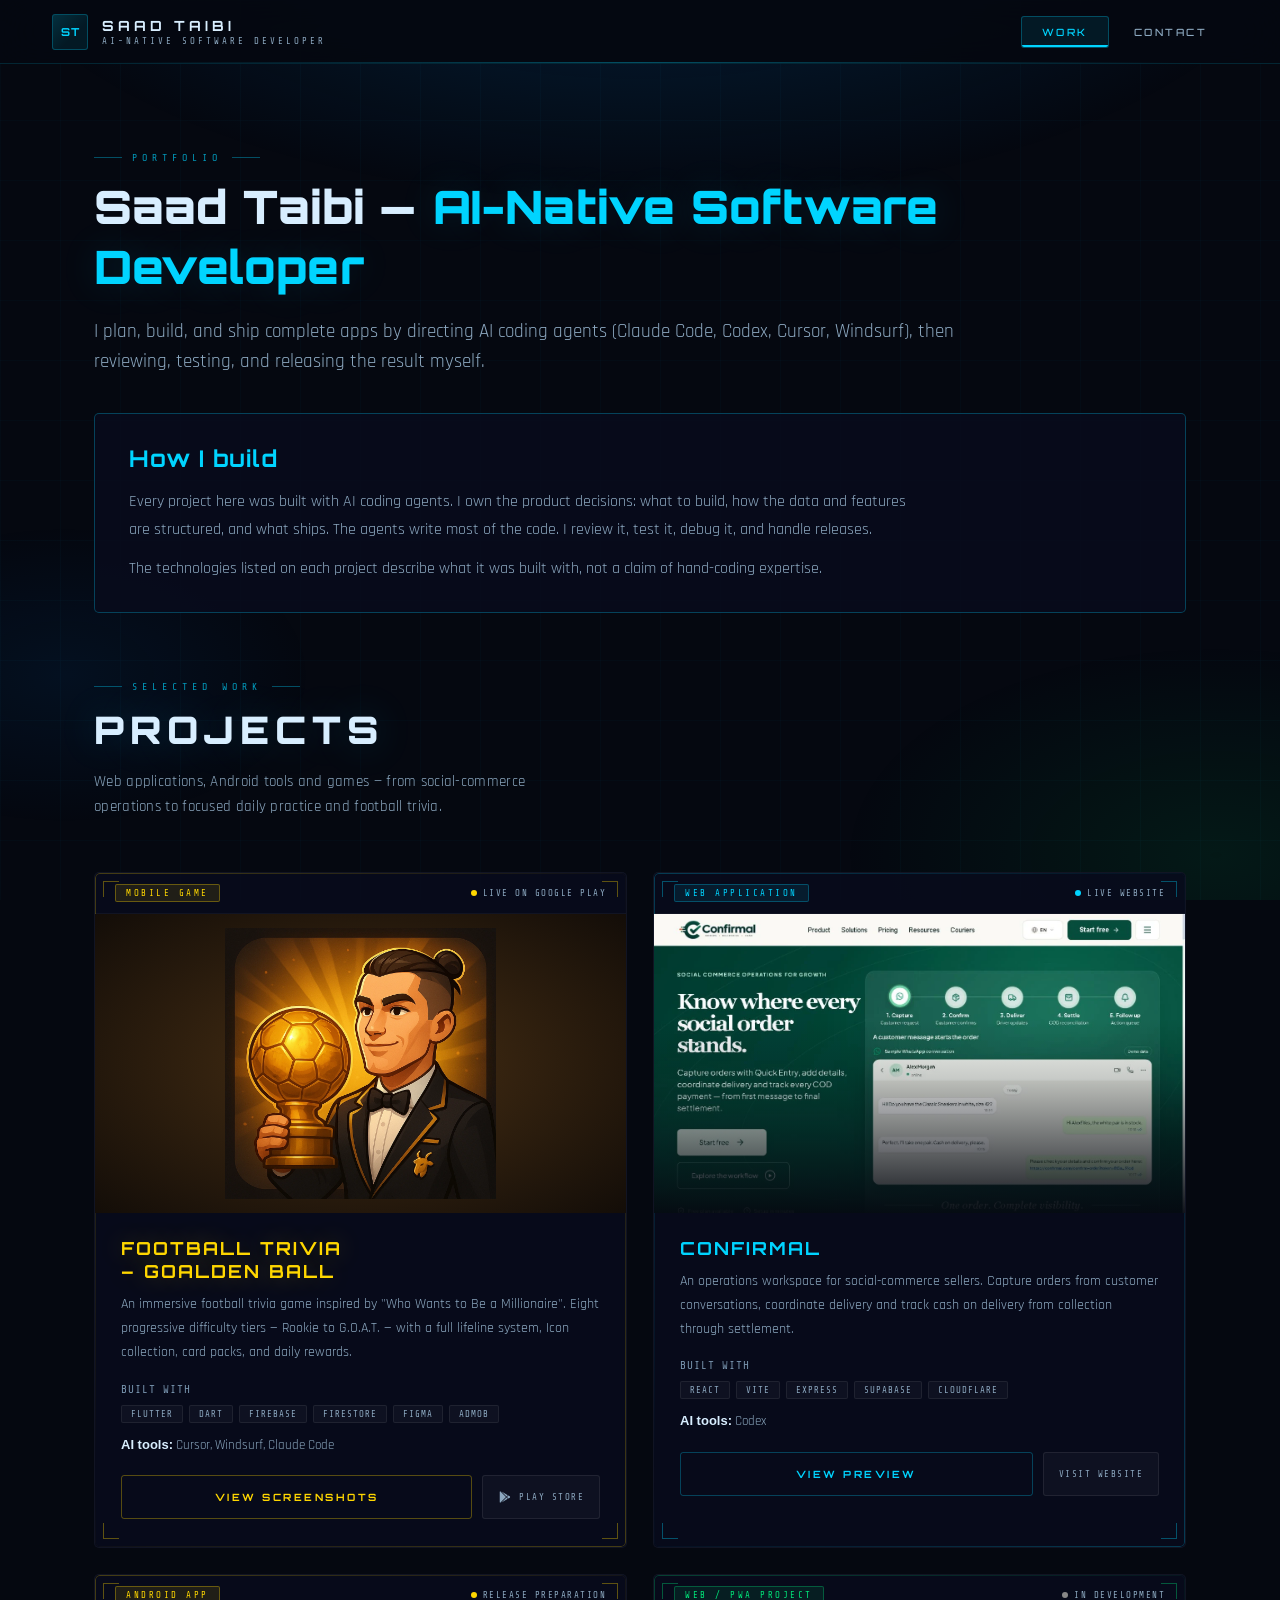
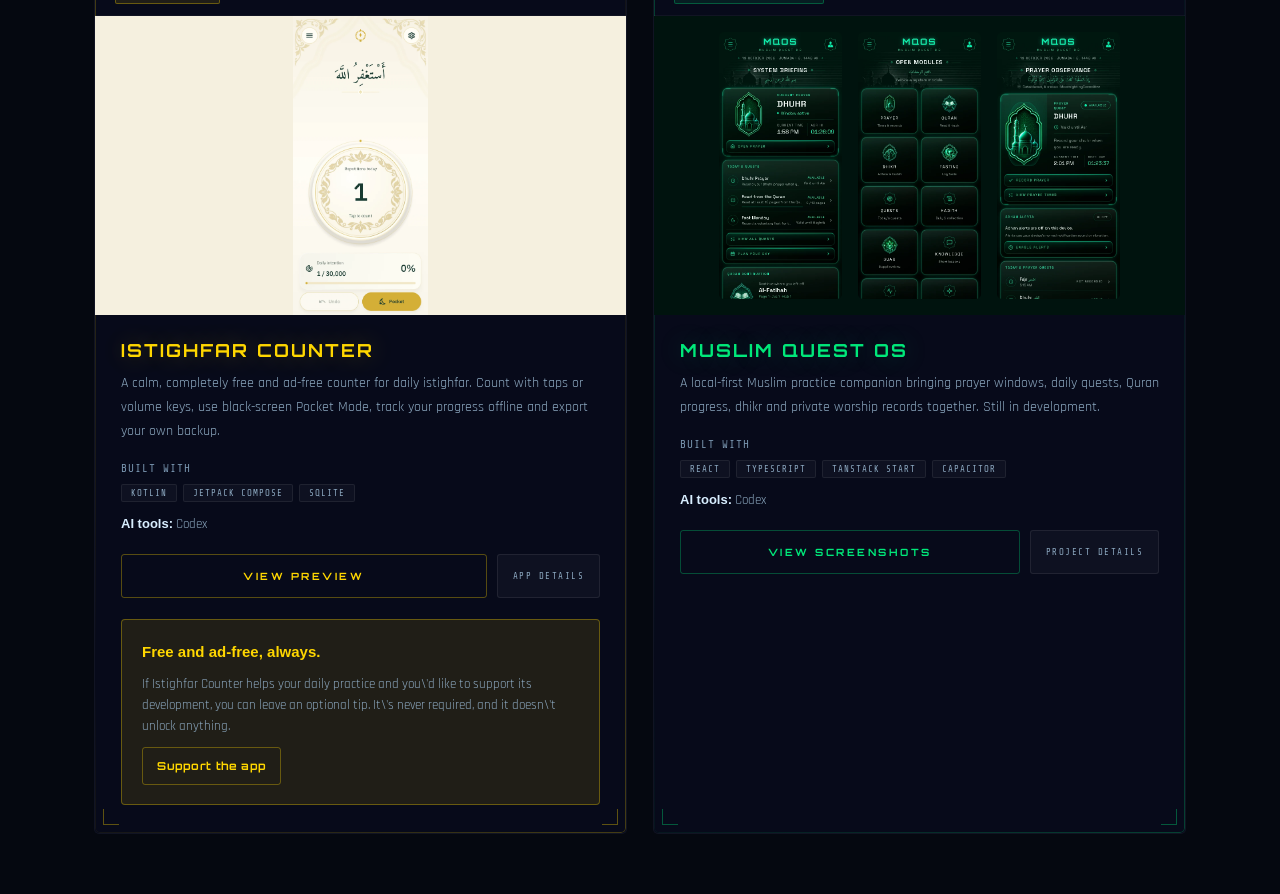
==== commit 98f12f15: "Update portfolio with AI-native workflow, project tools, Istighfar tip and CV" ====
--- a/index.html
+++ b/index.html
@@ -3,8 +3,8 @@
 <head>
   <meta charset="UTF-8">
   <meta name="viewport" content="width=device-width, initial-scale=1.0">
-  <title>Saad Taibi — Developer</title>
-  <meta name="description" content="Web applications, Android apps and games by Saad Taibi. Confirmal, Istighfar Counter, Goalden Ball and Muslim Quest OS.">
+  <title>Saad Taibi — AI-Native Software Developer</title>
+  <meta name="description" content="Saad Taibi — AI-Native Software Developer in Tangier. I plan, build, test and ship complete apps using AI coding agents. Explore Goalden Ball, Confirmal, Istighfar Counter and Muslim Quest OS.">
   <link rel="preconnect" href="https://fonts.googleapis.com">
   <link href="https://fonts.googleapis.com/css2?family=Orbitron:wght@400;500;700;900&family=Rajdhani:wght@300;400;500;600;700&family=Share+Tech+Mono&display=swap" rel="stylesheet">
   <style>
@@ -516,12 +516,37 @@
     .mqos-preview img { width:auto;height:100%;max-width:30%;object-fit:contain;border-radius:5px; }
     @media(max-width:580px){.mqos-preview{gap:8px;padding:10px}.game-icon-preview img{padding:10px}}
 
-    .support-panel{position:relative;z-index:1;max-width:1092px;margin:0 auto 48px;padding:30px 32px;display:flex;align-items:center;justify-content:space-between;gap:32px;border:1px solid var(--cyan-b);border-radius:5px;background:var(--panel)}
-    .support-panel h2{font:700 17px Orbitron,monospace;color:var(--cyan);margin-bottom:14px;letter-spacing:1px}
-    .support-panel p{font-size:16px;line-height:1.7;color:var(--txt2);max-width:65ch}.support-panel .support-note{margin-top:12px;font-size:14px}
-    .support-link{flex-shrink:0;min-height:50px;padding:16px 24px;display:block;text-align:center;color:var(--cyan);border:1px solid var(--cyan-b);border-radius:3px;background:var(--cyan-d);font:700 12px Orbitron,monospace;letter-spacing:1px;text-decoration:none}
-    .support-link span{display:block;margin-top:10px;font:12px Rajdhani,sans-serif;letter-spacing:0;color:var(--txt2)}
-    @media(max-width:1180px){.support-panel{margin-inline:44px}}@media(max-width:980px){.support-panel{margin-inline:20px}}@media(max-width:580px){.support-panel{padding:24px;flex-direction:column;align-items:stretch;gap:20px}.support-panel h2{font-size:15px}}
+    /* Portfolio intro, workflow and provenance */
+    .hero { max-width: 1030px; margin-bottom: 28px; padding: 28px 0 8px; }
+    .hero-title { font: 900 clamp(29px,4vw,46px)/1.3 Orbitron,monospace; color:var(--txt); letter-spacing:.2px; margin:14px 0 20px; overflow-wrap:anywhere; }
+    .hero-title span { color:var(--cyan); text-shadow:0 0 38px rgba(0,212,255,.15); }
+    .hero-copy { max-width:920px; color:var(--txt2); font-size:19px; line-height:1.6; }
+    .build-section { background:var(--panel); border:1px solid var(--cyan-b); border-radius:5px; padding:30px 34px; margin:8px 0 68px; }
+    .build-section h2 { font:700 23px Orbitron,monospace; letter-spacing:1px; color:var(--cyan); margin-bottom:15px; }
+    .build-section p { font-size:16px; line-height:1.7; color:var(--txt2); max-width:100ch; }
+    .build-section p + p { margin-top:12px; }
+    .pmeta-label { color:var(--txt3); font:11px 'Share Tech Mono',monospace; letter-spacing:1px; margin:4px 0 9px; text-transform:uppercase; }
+    .ai-tools { color:var(--txt2); font-size:13px; line-height:1.5; margin:-10px 0 20px; }
+    .ai-tools span { color:var(--txt); font-weight:700; }
+    .app-tip { margin-top:21px; padding:20px 20px 19px; border:1px solid var(--gold-b); border-radius:4px; background:var(--gold-d); cursor:default; }
+    .app-tip p { color:var(--txt2); font-size:13px; line-height:1.6; margin-bottom:10px; }
+    .app-tip strong { color:var(--gold); font-size:15px; }
+    .app-tip a { display:inline-flex; min-height:38px; align-items:center; padding:8px 14px; border:1px solid var(--gold-b); border-radius:3px; color:var(--gold); font:700 11px Orbitron,monospace; text-decoration:none; letter-spacing:.7px; transition:background .2s; }
+    .app-tip a:hover { background:rgba(255,215,0,.12); }
+    .about-section { margin-bottom:25px; }
+    .about-section h2 { color:var(--cyan); font:700 15px Orbitron,monospace; margin-bottom:12px; }
+    .about-section p { color:var(--txt2); font-size:15px; line-height:1.7; }
+    .cv-download { border-color:var(--cyan-b); background:var(--cyan-d); }
+    .cv-download .cval { color:var(--cyan); }
+    @media(max-width:580px){
+      .hero { padding-top:10px; }
+      .hero-title { font-size:clamp(24px,7vw,33px); }
+      .hero-copy { font-size:16px; }
+      .build-section { padding:22px 20px; margin-bottom:45px; }
+      .build-section h2 { font-size:18px; }
+      .build-section p { font-size:14px; }
+      .app-tip { padding:16px; }
+    }
   </style>
 </head>
 <body>
@@ -536,7 +561,7 @@
     <div class="logo-mark">ST</div>
     <div>
       <div class="logo-text">SAAD TAIBI</div>
-      <div class="logo-sub">WEB &amp; MOBILE DEVELOPER</div>
+      <div class="logo-sub">AI-NATIVE SOFTWARE DEVELOPER</div>
     </div>
   </div>
   <div class="nav-links">
@@ -551,9 +576,21 @@
   <div id="work" class="page active">
     <div class="inner">
 
+      <header class="hero fi">
+        <div class="sec-eyebrow">PORTFOLIO</div>
+        <h1 class="hero-title">Saad Taibi — <span>AI-Native Software Developer</span></h1>
+        <p class="hero-copy">I plan, build, and ship complete apps by directing AI coding agents (Claude Code, Codex, Cursor, Windsurf), then reviewing, testing, and releasing the result myself.</p>
+      </header>
+
+      <section class="build-section fi" aria-labelledby="build-title">
+        <h2 id="build-title">How I build</h2>
+        <p>Every project here was built with AI coding agents. I own the product decisions: what to build, how the data and features are structured, and what ships. The agents write most of the code. I review it, test it, debug it, and handle releases.</p>
+        <p>The technologies listed on each project describe what it was built with, not a claim of hand-coding expertise.</p>
+      </section>
+
       <div class="sec-header fi">
-        <div class="sec-eyebrow">PORTFOLIO</div>
-        <h1 class="sec-title">PROJECTS</h1>
+        <div class="sec-eyebrow">SELECTED WORK</div>
+        <h2 class="sec-title">PROJECTS</h2>
         <p class="sec-body">Web applications, Android tools and games — from social-commerce operations to focused daily practice and football trivia.</p>
       </div>
 
@@ -578,7 +615,7 @@
           <div class="pbody">
             <div class="pname">FOOTBALL TRIVIA<br>– GOALDEN BALL</div>
             <p class="pdesc">An immersive football trivia game inspired by "Who Wants to Be a Millionaire". Eight progressive difficulty tiers — Rookie to G.O.A.T. — with a full lifeline system, Icon collection, card packs, and daily rewards.</p>
-            <div class="ptags">
+            <div class="pmeta-label">Built with</div><div class="ptags">
               <span class="ptag">FLUTTER</span>
               <span class="ptag">DART</span>
               <span class="ptag">FIREBASE</span>
@@ -586,6 +623,7 @@
               <span class="ptag">FIGMA</span>
               <span class="ptag">ADMOB</span>
             </div>
+            <p class="ai-tools"><span>AI tools:</span> Cursor, Windsurf, Claude Code</p>
             <div class="pactions">
               <button class="btn-primary" onclick="event.stopPropagation();openGallery('millionaire',0)">VIEW SCREENSHOTS</button>
               <a href="https://play.google.com/store/apps/details?id=goat.football.trivia"
@@ -606,7 +644,8 @@
           <div class="pthumb"><img src="assets/confirmal-preview.webp" alt="Confirmal public demo: capture, confirm, deliver and settle social-commerce orders" loading="lazy"><div class="pthumb-shade"></div></div>
           <div class="pbody"><div class="pname">CONFIRMAL</div>
             <p class="pdesc">An operations workspace for social-commerce sellers. Capture orders from customer conversations, coordinate delivery and track cash on delivery from collection through settlement.</p>
-            <div class="ptags"><span class="ptag">SOCIAL COMMERCE</span><span class="ptag">ORDERS</span><span class="ptag">DELIVERY</span><span class="ptag">COD</span></div>
+            <div class="pmeta-label">Built with</div><div class="ptags"><span class="ptag">REACT</span><span class="ptag">VITE</span><span class="ptag">EXPRESS</span><span class="ptag">SUPABASE</span><span class="ptag">CLOUDFLARE</span></div>
+            <p class="ai-tools"><span>AI tools:</span> Codex</p>
             <div class="pactions"><button class="btn-primary" onclick="event.stopPropagation();openGallery('confirmal',0)">VIEW PREVIEW</button><a class="btn-secondary" href="https://confirmal.com" target="_blank" rel="noopener noreferrer" onclick="event.stopPropagation()">VISIT WEBSITE</a></div>
           </div>
         </div>
@@ -618,8 +657,10 @@
           <div class="pthumb counter-preview"><img src="assets/istighfar-counter.webp" alt="Istighfar Counter in the Ivory and Gold theme" loading="lazy"><div class="pthumb-shade"></div></div>
           <div class="pbody"><div class="pname">ISTIGHFAR COUNTER</div>
             <p class="pdesc">A calm, completely free and ad-free counter for daily istighfar. Count with taps or volume keys, use black-screen Pocket Mode, track your progress offline and export your own backup.</p>
-            <div class="ptags"><span class="ptag">KOTLIN</span><span class="ptag">JETPACK COMPOSE</span><span class="ptag">SQLITE</span><span class="ptag">OFFLINE</span></div>
+            <div class="pmeta-label">Built with</div><div class="ptags"><span class="ptag">KOTLIN</span><span class="ptag">JETPACK COMPOSE</span><span class="ptag">SQLITE</span></div>
+            <p class="ai-tools"><span>AI tools:</span> Codex</p>
             <div class="pactions"><button class="btn-primary" onclick="event.stopPropagation();openGallery('istighfar',0)">VIEW PREVIEW</button><button class="btn-secondary" onclick="event.stopPropagation();openModal('istighfar')">APP DETAILS</button></div>
+            <div class="app-tip" onclick="event.stopPropagation()"><p><strong>Free and ad-free, always.</strong></p><p>If Istighfar Counter helps your daily practice and you\'d like to support its development, you can leave an optional tip. It\'s never required, and it doesn\'t unlock anything.</p><a href="https://paypal.me/saadhat" target="_blank" rel="noopener noreferrer" onclick="event.stopPropagation()">Support the app</a></div>
           </div>
         </div>
 
@@ -630,7 +671,8 @@
           <div class="pthumb mqos-preview"><img src="assets/mqos/01-system-briefing.webp" alt="Muslim Quest OS system briefing — in-development preview" loading="lazy"><img src="assets/mqos/02-module-launcher.webp" alt="Muslim Quest OS module launcher — in-development preview" loading="lazy"><img src="assets/mqos/03-prayer.webp" alt="Muslim Quest OS prayer — in-development preview" loading="lazy"></div>
           <div class="pbody"><div class="pname">MUSLIM QUEST OS</div>
             <p class="pdesc">A local-first Muslim practice companion bringing prayer windows, daily quests, Quran progress, dhikr and private worship records together. Still in development.</p>
-            <div class="ptags"><span class="ptag">REACT</span><span class="ptag">TYPESCRIPT</span><span class="ptag">PWA</span><span class="ptag">LOCAL-FIRST</span></div>
+            <div class="pmeta-label">Built with</div><div class="ptags"><span class="ptag">REACT</span><span class="ptag">TYPESCRIPT</span><span class="ptag">TANSTACK START</span><span class="ptag">CAPACITOR</span></div>
+            <p class="ai-tools"><span>AI tools:</span> Codex</p>
             <div class="pactions"><button class="btn-primary" onclick="event.stopPropagation();openGallery('muslimquest',0)">VIEW SCREENSHOTS</button><button class="btn-secondary" onclick="event.stopPropagation();openModal('muslimquest')">PROJECT DETAILS</button></div>
           </div>
         </div>
@@ -655,10 +697,15 @@
           <div class="dev-av">ST</div>
           <div>
             <div class="dev-name">SAAD TAIBI</div>
-            <div class="dev-role">AI-Native Full-Stack Developer</div>
+            <div class="dev-role">AI-Native Software Developer</div>
             <div class="dev-loc">📍 Tanger, Morocco</div>
           </div>
         </div>
+
+        <section class="about-section" aria-labelledby="about-title">
+          <h2 id="about-title">About</h2>
+          <p>I'm a developer based in Tangier with a Computer Networks diploma, building apps with AI-assisted workflows. I ship real products end to end, from idea and design to Google Play and live web apps.</p>
+        </section>
 
         <div class="contact-grid">
           <a href="mailto:saadhat10@gmail.com" class="citem">
@@ -667,6 +714,10 @@
               <div class="clbl">EMAIL</div>
               <div class="cval cval-link">saadhat10@gmail.com</div>
             </div>
+          </a>
+          <a href="assets/Saad_Taibi_CV.pdf" class="citem cv-download" download="Saad_Taibi_CV.pdf" aria-label="Download Saad Taibi CV as PDF">
+            <div class="cico" aria-hidden="true">&#8595;</div>
+            <div><div class="clbl">CV / RESUME</div><div class="cval">Download CV (PDF)</div></div>
           </a>
           <a href="https://github.com/saadhat" target="_blank" rel="noopener noreferrer" class="citem">
             <div class="cico">🐙</div>
@@ -690,10 +741,7 @@
 
 </main>
 
-<section id="developer-support" class="support-panel" aria-labelledby="support-title">
-  <div><h2 id="support-title">Support my work</h2><p>I build and maintain these projects independently. If you find my work useful and would like to help, you can optionally support me through PayPal.</p><p class="support-note">There’s no obligation. Contributions don’t unlock app features or other benefits.</p></div>
-  <a class="support-link" href="https://paypal.me/saadhat" target="_blank" rel="noopener noreferrer">Support Me<span>Opens PayPal in a new tab</span></a>
-</section>
+
 
 
 <!-- ═══════════════════════════════ GALLERY ═══════════════════════════════ -->
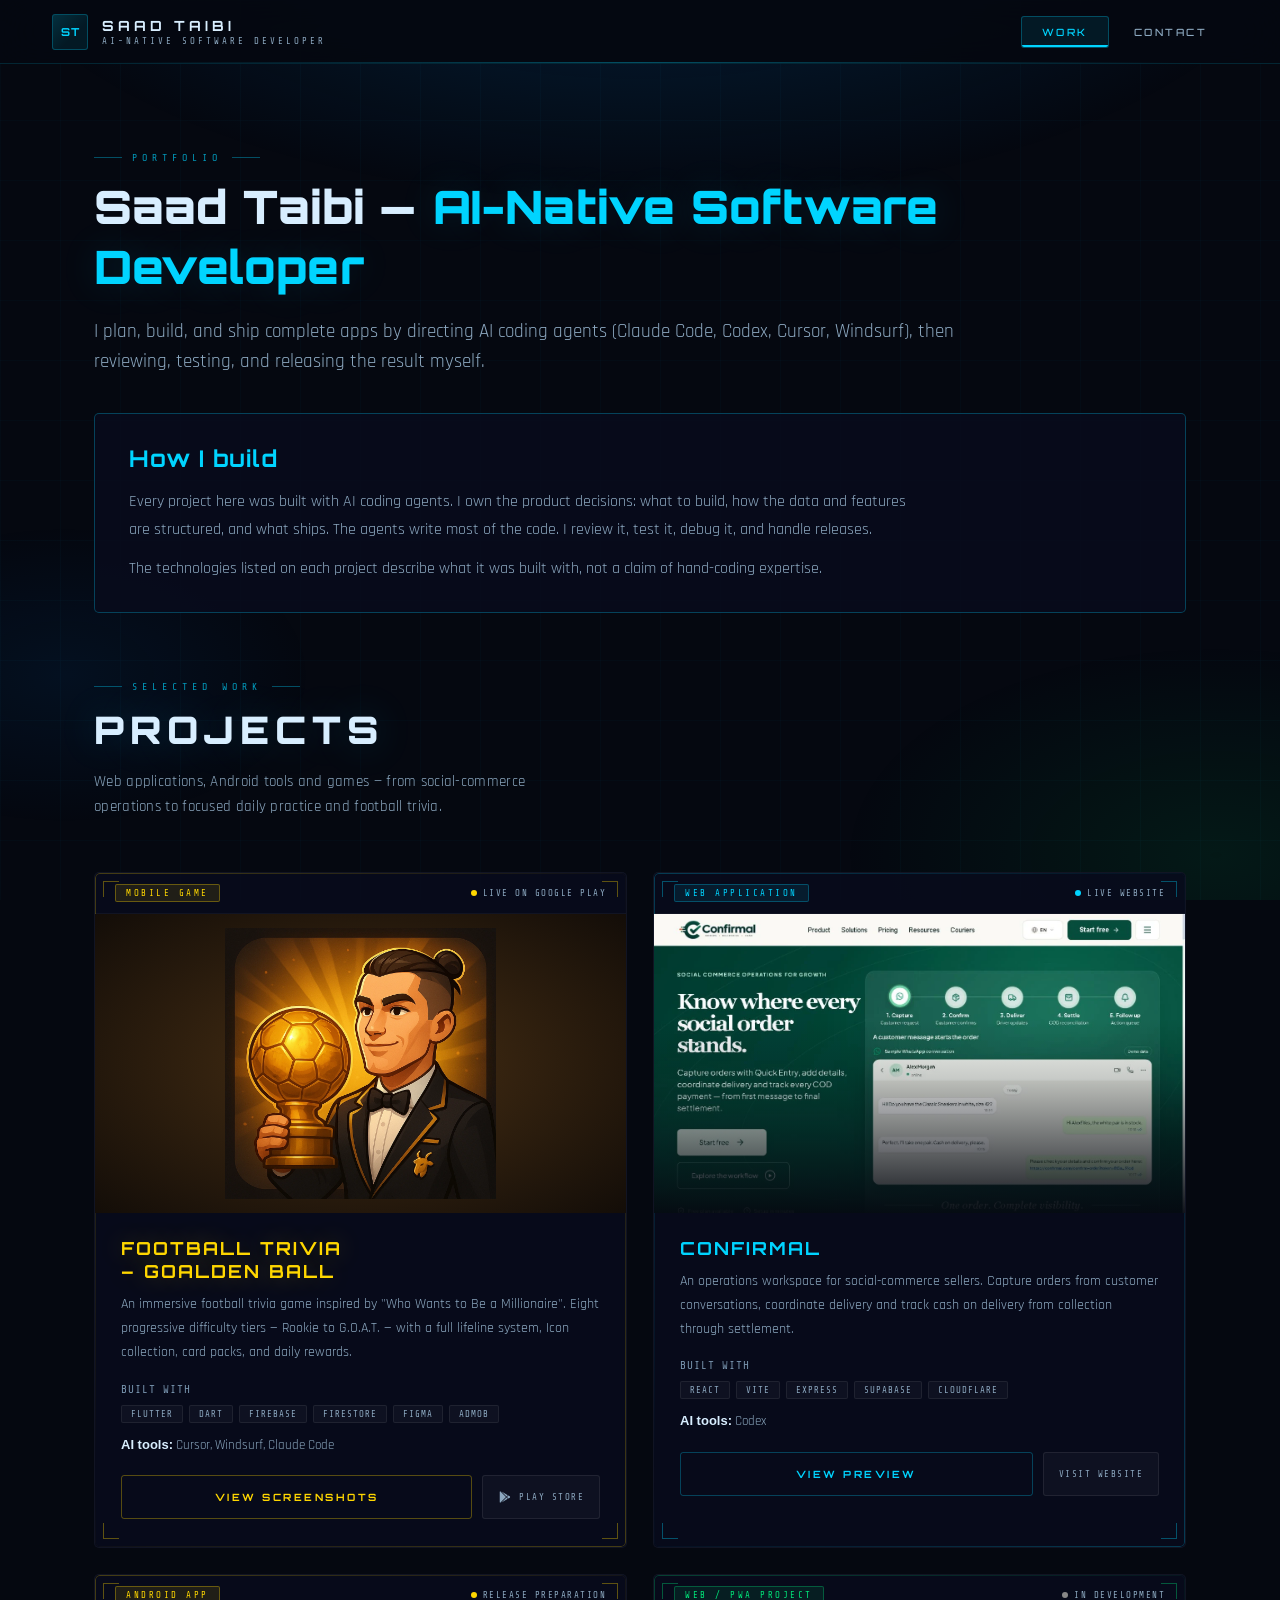
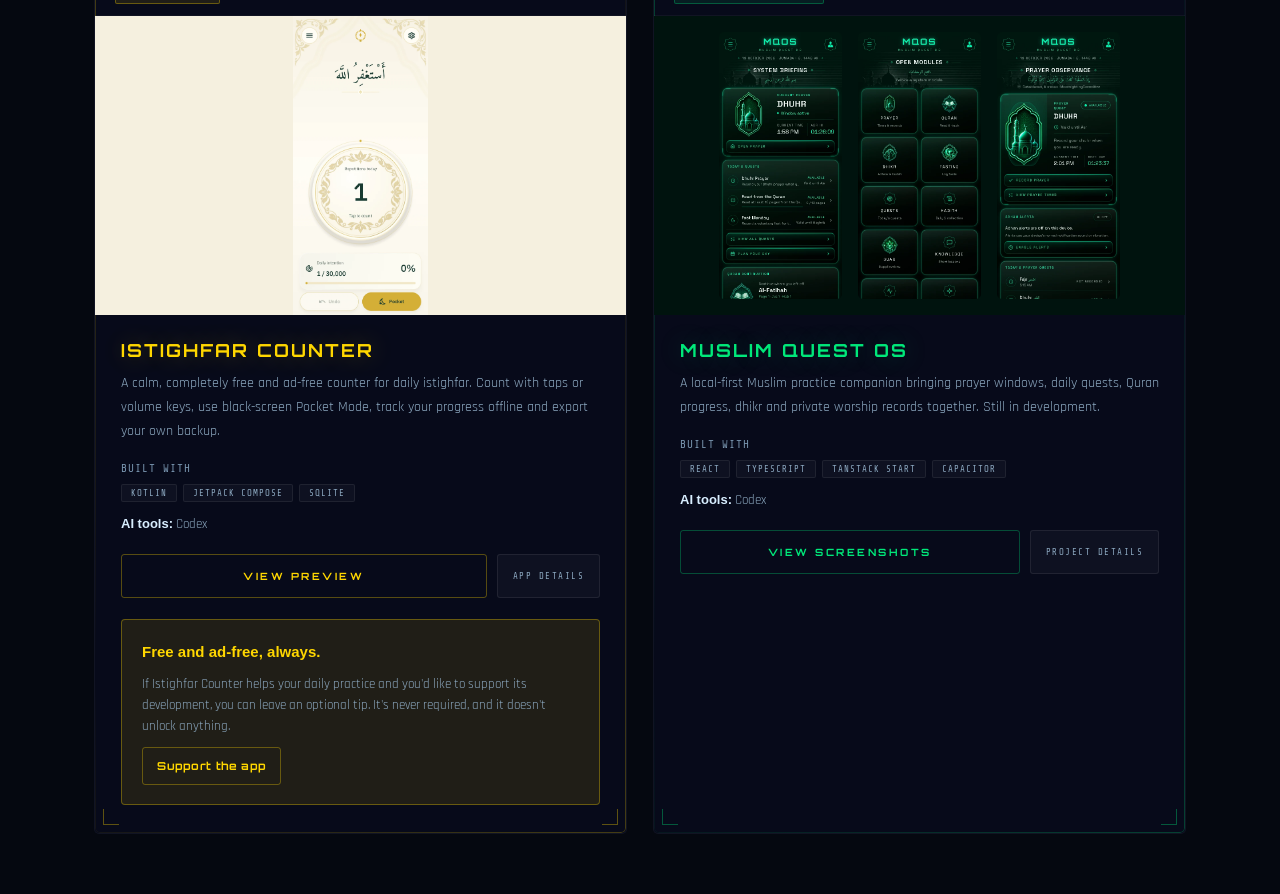
==== commit 142232b8: "Fix apostrophes in Istighfar Counter tip copy" ====
--- a/index.html
+++ b/index.html
@@ -660,7 +660,7 @@
             <div class="pmeta-label">Built with</div><div class="ptags"><span class="ptag">KOTLIN</span><span class="ptag">JETPACK COMPOSE</span><span class="ptag">SQLITE</span></div>
             <p class="ai-tools"><span>AI tools:</span> Codex</p>
             <div class="pactions"><button class="btn-primary" onclick="event.stopPropagation();openGallery('istighfar',0)">VIEW PREVIEW</button><button class="btn-secondary" onclick="event.stopPropagation();openModal('istighfar')">APP DETAILS</button></div>
-            <div class="app-tip" onclick="event.stopPropagation()"><p><strong>Free and ad-free, always.</strong></p><p>If Istighfar Counter helps your daily practice and you\'d like to support its development, you can leave an optional tip. It\'s never required, and it doesn\'t unlock anything.</p><a href="https://paypal.me/saadhat" target="_blank" rel="noopener noreferrer" onclick="event.stopPropagation()">Support the app</a></div>
+            <div class="app-tip" onclick="event.stopPropagation()"><p><strong>Free and ad-free, always.</strong></p><p>If Istighfar Counter helps your daily practice and you'd like to support its development, you can leave an optional tip. It's never required, and it doesn't unlock anything.</p><a href="https://paypal.me/saadhat" target="_blank" rel="noopener noreferrer" onclick="event.stopPropagation()">Support the app</a></div>
           </div>
         </div>
 
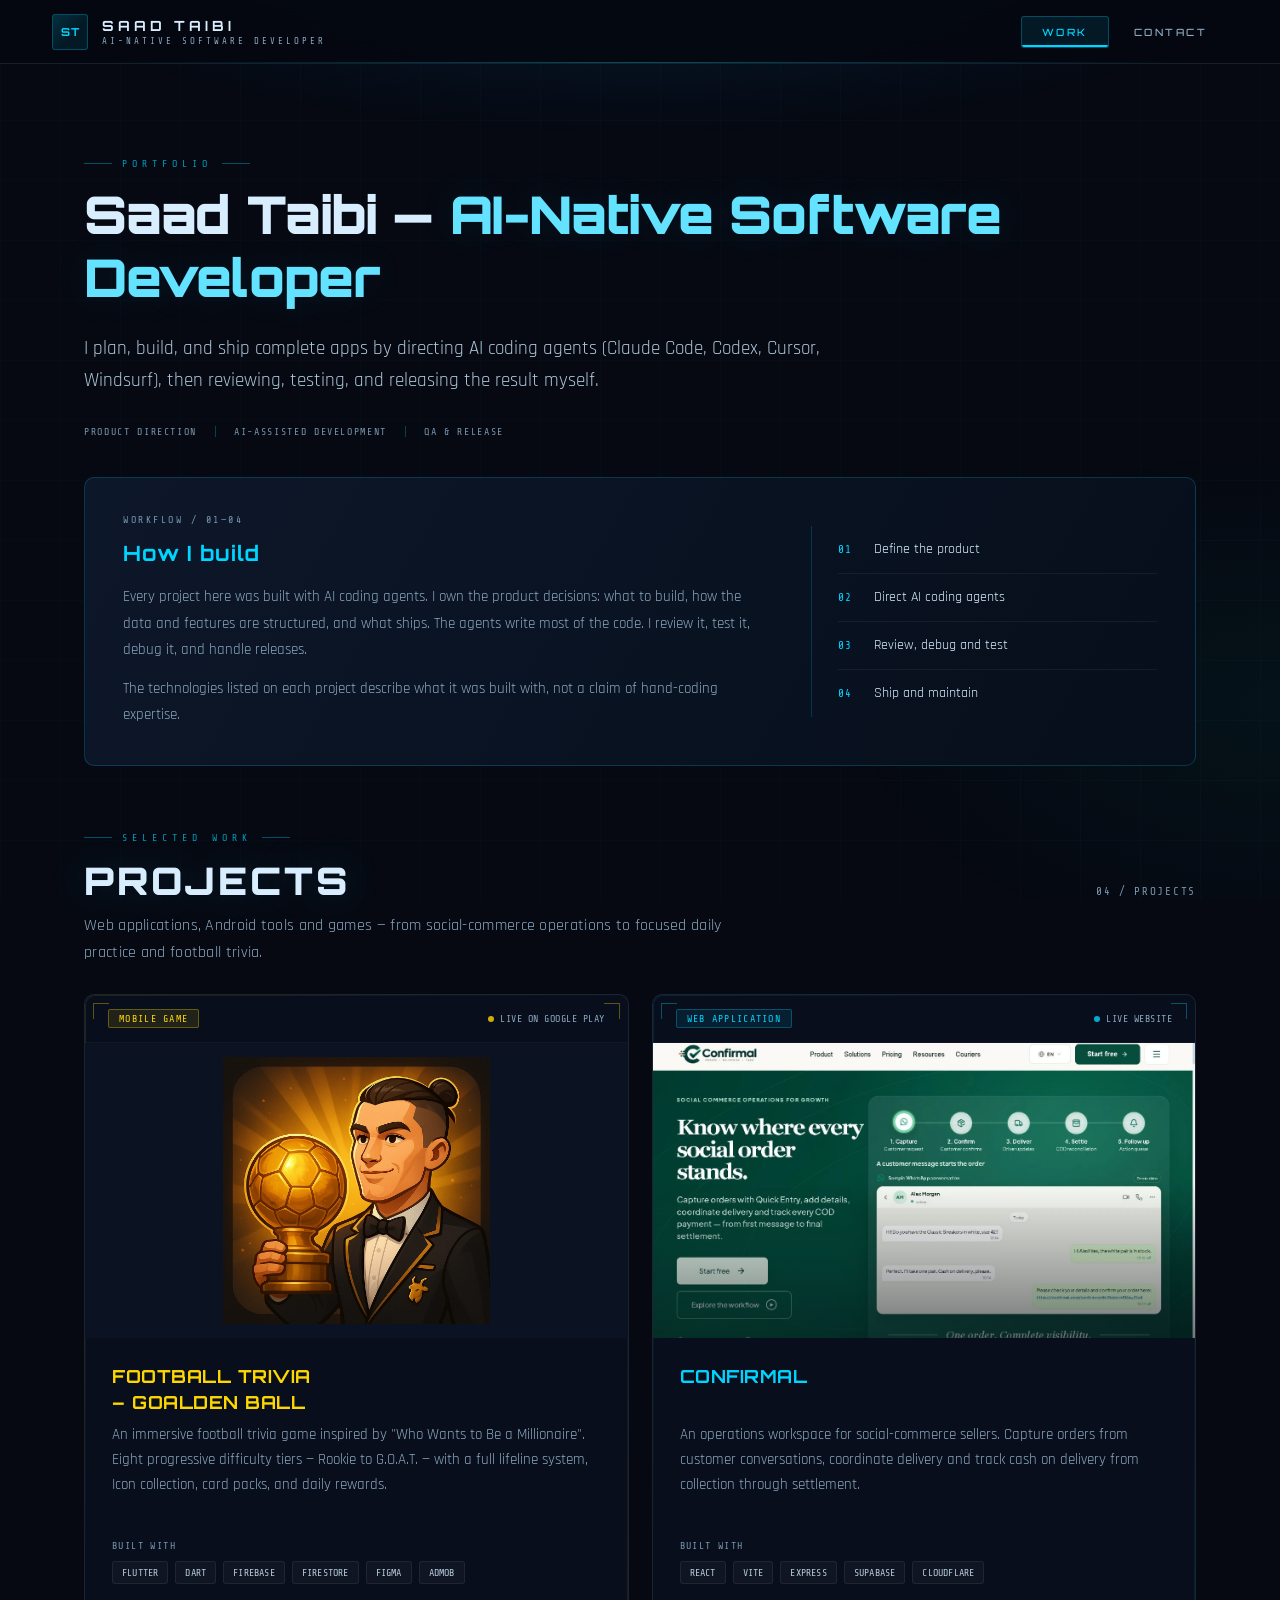
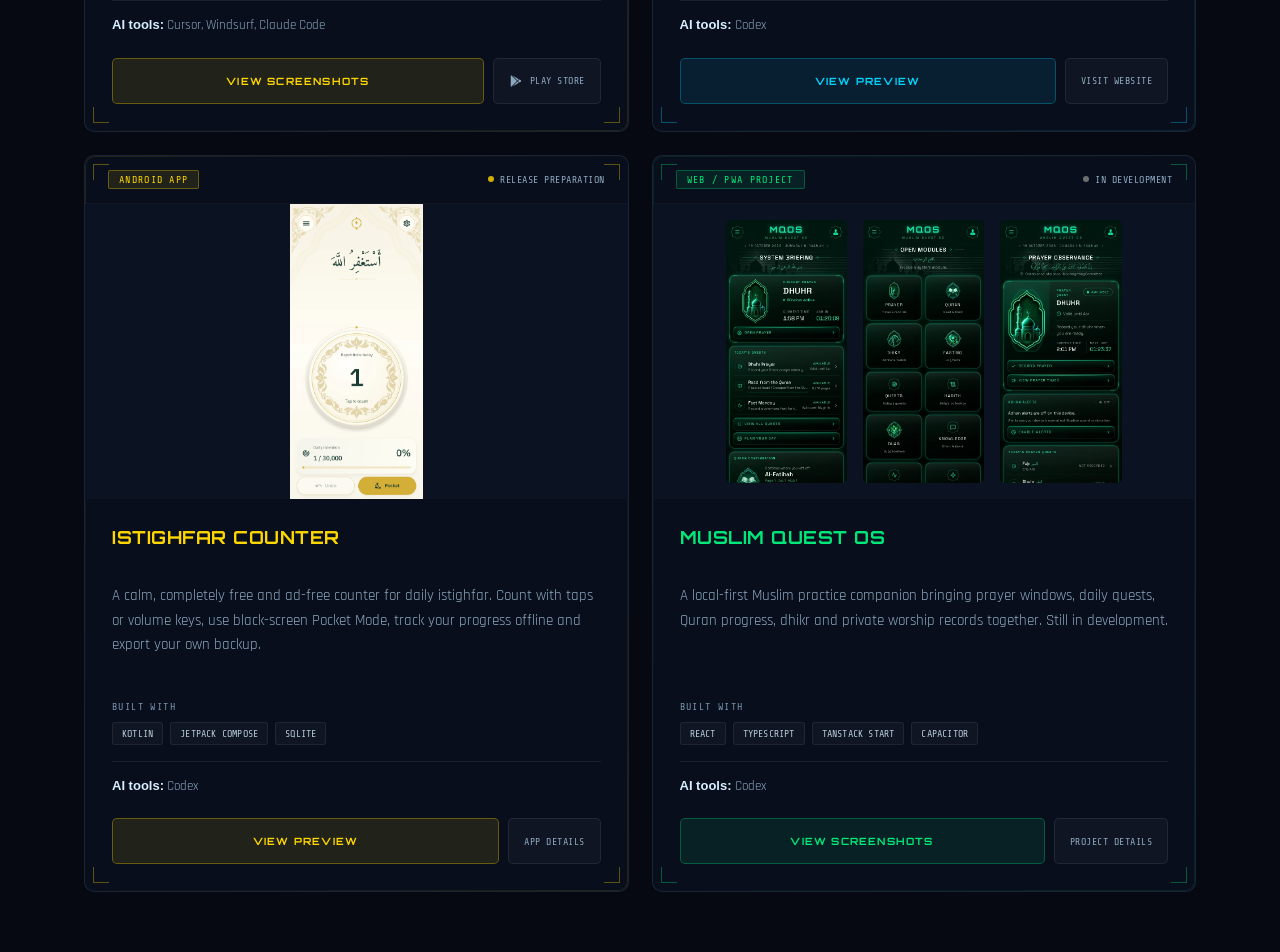
==== commit e76c0030: "Refine portfolio design and limit Istighfar support to project details" ====
--- a/index.html
+++ b/index.html
@@ -528,11 +528,6 @@
     .pmeta-label { color:var(--txt3); font:11px 'Share Tech Mono',monospace; letter-spacing:1px; margin:4px 0 9px; text-transform:uppercase; }
     .ai-tools { color:var(--txt2); font-size:13px; line-height:1.5; margin:-10px 0 20px; }
     .ai-tools span { color:var(--txt); font-weight:700; }
-    .app-tip { margin-top:21px; padding:20px 20px 19px; border:1px solid var(--gold-b); border-radius:4px; background:var(--gold-d); cursor:default; }
-    .app-tip p { color:var(--txt2); font-size:13px; line-height:1.6; margin-bottom:10px; }
-    .app-tip strong { color:var(--gold); font-size:15px; }
-    .app-tip a { display:inline-flex; min-height:38px; align-items:center; padding:8px 14px; border:1px solid var(--gold-b); border-radius:3px; color:var(--gold); font:700 11px Orbitron,monospace; text-decoration:none; letter-spacing:.7px; transition:background .2s; }
-    .app-tip a:hover { background:rgba(255,215,0,.12); }
     .about-section { margin-bottom:25px; }
     .about-section h2 { color:var(--cyan); font:700 15px Orbitron,monospace; margin-bottom:12px; }
     .about-section p { color:var(--txt2); font-size:15px; line-height:1.7; }
@@ -545,8 +540,107 @@
       .build-section { padding:22px 20px; margin-bottom:45px; }
       .build-section h2 { font-size:18px; }
       .build-section p { font-size:14px; }
-      .app-tip { padding:16px; }
-    }
+    }
+
+    /* 2026 visual refinement: restrained neon, clearer hierarchy, aligned cards */
+    body { background-color:#060912; }
+    .bg-layer::before {
+      background:
+        radial-gradient(ellipse 78% 37% at 50% -12%,rgba(0,114,171,.24),transparent 73%),
+        radial-gradient(ellipse 48% 40% at 100% 78%,rgba(0,103,91,.10),transparent 70%);
+    }
+    nav { border-bottom-color:rgba(123,177,206,.15); }
+    .inner { max-width:1200px; }
+    .sec-header { margin-bottom:28px; }
+    .sec-title { margin-bottom:8px; letter-spacing:3px; }
+    .sec-body { max-width:660px; font-size:16px; }
+    .projects-heading { display:flex;align-items:baseline;justify-content:space-between;gap:16px; }
+    .project-count { color:var(--txt3); font:11px 'Share Tech Mono',monospace; letter-spacing:1.7px; white-space:nowrap; }
+    .hero { max-width:1090px; padding:34px 0 10px; margin-bottom:30px; }
+    .hero-title { max-width:1050px; font-size:clamp(30px,4.35vw,52px); line-height:1.22; letter-spacing:-.9px; margin:12px 0 23px; }
+    .hero-title span { color:#63e3ff; text-shadow:0 0 36px rgba(0,212,255,.10); }
+    .hero-copy { max-width:800px; color:#acc4d7; font-size:19px; line-height:1.7; }
+    .hero-rail { display:flex; flex-wrap:wrap; gap:0; margin-top:29px; }
+    .hero-rail span { color:var(--txt3);font:10px 'Share Tech Mono',monospace;letter-spacing:1.65px; padding:0 18px; border-left:1px solid var(--cyan-b); }
+    .hero-rail span:first-child { padding-left:0; border-left:0; }
+    .build-section { display:grid;grid-template-columns:minmax(0,1.85fr) minmax(220px,1fr);gap:48px;align-items:center;padding:36px 38px;margin:0 0 66px;border-radius:10px;background:linear-gradient(120deg,rgba(13,24,43,.96),rgba(7,15,28,.96));border-color:rgba(0,212,255,.20); }
+    .process-eyebrow { color:var(--txt3);font:10px 'Share Tech Mono',monospace;letter-spacing:2.5px;margin-bottom:15px; }
+    .build-section h2 { font-size:21px; margin-bottom:18px; }
+    .build-section p { font-size:15px;line-height:1.75; }
+    .build-section p + p { margin-top:13px; }
+    .build-steps { list-style:none; border-left:1px solid rgba(0,212,255,.19); padding:0 0 0 26px; }
+    .build-steps li { display:flex;align-items:center;gap:15px;color:var(--txt);font-size:14px;line-height:1.5;padding:13px 0;border-bottom:1px solid rgba(255,255,255,.055); }
+    .build-steps li:last-child { border-bottom:0; }
+    .build-steps li span { color:var(--cyan);font:11px 'Share Tech Mono',monospace;letter-spacing:1px;flex:0 0 21px; }
+    .project-grid { grid-template-columns:repeat(2,minmax(0,1fr)); gap:23px;align-items:stretch; }
+    .pcard { display:flex;flex-direction:column;border-radius:10px;min-width:0;border-color:rgba(158,192,218,.12);background:rgba(9,15,29,.94);transition:transform .28s ease,box-shadow .28s ease,border-color .28s ease; }
+    .pcard::before { border-radius:10px; opacity:.11; }
+    .pcard:hover { transform:translateY(-4px); box-shadow:0 20px 45px rgba(0,0,0,.38),0 0 25px var(--sh,rgba(0,212,255,.07));border-color:rgba(149,183,209,.25); }
+    .pcard-bar { padding:14px 23px; min-height:48px; }
+    .pcat { font-size:10px;letter-spacing:1.3px; }
+    .pstatus { letter-spacing:.5px;font-size:10px; }
+    .pstatus::before { animation:none;opacity:.8; }
+    .pthumb { aspect-ratio:16/8.7; background:#0b1221; }
+    .pthumb-shade { background:linear-gradient(to top,rgba(5,8,16,.52),transparent 53%); }
+    .pbody { flex:1;display:flex;flex-direction:column;padding:25px 27px 27px; }
+    .pname { font-size:18px; letter-spacing:.5px;line-height:1.45;min-height:52px;margin-bottom:8px; }
+    .pcard.gold .pname,.pcard.green .pname { text-shadow:none; }
+    .pdesc { font-size:15px;line-height:1.65;margin-bottom:19px;min-height:98px; }
+    .pmeta-label { margin:0 0 10px;font-size:10px;letter-spacing:1.4px; }
+    .ptags { margin-bottom:16px;gap:7px; }
+    .ptag { font-size:10px;letter-spacing:.2px;padding:5px 9px;border-radius:3px;color:#b5c9da; }
+    .ai-tools { margin:0 0 22px;padding-top:14px;border-top:1px solid rgba(255,255,255,.075);font-size:13px; }
+    .pactions { margin-top:auto;gap:9px; }
+    .btn-primary,.btn-secondary { min-height:46px;align-items:center;justify-content:center;border-radius:5px; }
+    .btn-primary { font-size:10px;letter-spacing:1.2px;background:rgba(255,255,255,.025); }
+    .btn-secondary { font-size:10px;letter-spacing:.5px; }
+    .pcard.cyan .btn-primary { background:var(--cyan-d); }
+    .pcard.gold .btn-primary { background:var(--gold-d); }
+    .pcard.green .btn-primary { background:var(--green-d); }
+    .profile-panel { border-radius:10px;margin-top:27px; }
+    .citem { border-radius:6px;min-width:0;min-height:78px; }
+    .cico { width:42px;height:42px;border-radius:7px;display:flex;align-items:center;justify-content:center;color:var(--cyan);background:rgba(0,212,255,.05);border:1px solid rgba(0,212,255,.16); }
+    .cico svg { width:22px;height:22px; }
+    .cval { overflow-wrap:anywhere; }
+    .gallery-details { position:absolute;top:22px;left:24px;z-index:2;display:inline-flex;align-items:center;gap:9px;padding:12px 15px;min-height:44px;background:rgba(7,19,31,.93);color:var(--cyan);border:1px solid var(--cyan-b);border-radius:5px;cursor:pointer;font:10px 'Share Tech Mono',monospace;letter-spacing:1px; }
+    .gallery-details:hover { background:rgba(0,212,255,.12); }
+    .modal-content { border-radius:10px;max-width:750px; padding:40px 44px;box-shadow:0 28px 80px rgba(0,0,0,.55); }
+    .detail-support { margin-top:29px;padding:19px 20px 21px;background:rgba(255,255,255,.025);border:1px solid rgba(169,192,214,.15);border-radius:7px; }
+    #modal-body .detail-support h3 { margin:0 0 10px;color:var(--txt3);font-size:10px;letter-spacing:1.4px; }
+    #modal-body .detail-support p { color:var(--txt2);font-size:13px;line-height:1.7;margin:0 0 13px; }
+    .detail-support p strong { color:var(--txt);font-weight:700; }
+    .detail-support a { display:inline-flex;align-items:center;gap:7px;color:#c6dfea;text-decoration:none;font:12px 'Share Tech Mono',monospace;letter-spacing:.2px;border-bottom:1px solid rgba(198,223,234,.35);padding-bottom:3px; }
+    .detail-support a:hover { color:var(--cyan);border-color:var(--cyan); }
+    @media(max-width:980px){
+      .build-section { gap:25px;padding:28px;grid-template-columns:minmax(0,1.4fr) minmax(190px,1fr); }
+      .project-grid { grid-template-columns:1fr;max-width:700px;margin-inline:auto; }
+      .pdesc { min-height:0; }
+      .pname { min-height:0; }
+    }
+    @media(max-width:650px) {
+      .hero { padding:10px 0 3px;margin-bottom:24px; }
+      .hero-title { font-size:clamp(28px,7vw,36px);letter-spacing:-.35px; }
+      .hero-copy { font-size:16px;line-height:1.65; }
+      .hero-rail { gap:10px 0; margin-top:22px; }
+      .hero-rail span { font-size:9px;padding:0 10px;letter-spacing:.5px; }
+      .build-section { grid-template-columns:1fr;gap:19px;padding:23px 21px;margin-bottom:42px; }
+      .build-steps { padding:4px 0 0;border-left:0;border-top:1px solid rgba(0,212,255,.17);display:grid;grid-template-columns:repeat(2,minmax(0,1fr));gap:0 14px; }
+      .build-steps li { font-size:12px;gap:8px;padding:10px 0; }
+      .build-steps li span { font-size:10px;flex-basis:18px; }
+      .projects-heading { align-items:center; }
+      .project-count { font-size:9px;letter-spacing:.3px; }
+      .project-grid { gap:20px; }
+      .pcard-bar { padding:13px 17px; }
+      .pbody { padding:21px 19px 22px; }
+      .pname { font-size:17px; }
+      .pdesc { font-size:14px; }
+      .pstatus { font-size:9px; }
+      .gallery-details { top:17px;left:15px;font-size:9px;padding:9px 10px; }
+      .modal-content { padding:43px 22px 24px; }
+      .profile-panel { padding:24px; }
+      .citem { padding:12px; }
+    }
+    @media(hover:none){ .pcard:hover { transform:none; } .pcard:hover .pthumb img { transform:none; } }
   </style>
 </head>
 <body>
@@ -580,17 +674,27 @@
         <div class="sec-eyebrow">PORTFOLIO</div>
         <h1 class="hero-title">Saad Taibi — <span>AI-Native Software Developer</span></h1>
         <p class="hero-copy">I plan, build, and ship complete apps by directing AI coding agents (Claude Code, Codex, Cursor, Windsurf), then reviewing, testing, and releasing the result myself.</p>
+        <div class="hero-rail" aria-label="Focus areas"><span>PRODUCT DIRECTION</span><span>AI-ASSISTED DEVELOPMENT</span><span>QA &amp; RELEASE</span></div>
       </header>
 
       <section class="build-section fi" aria-labelledby="build-title">
-        <h2 id="build-title">How I build</h2>
-        <p>Every project here was built with AI coding agents. I own the product decisions: what to build, how the data and features are structured, and what ships. The agents write most of the code. I review it, test it, debug it, and handle releases.</p>
-        <p>The technologies listed on each project describe what it was built with, not a claim of hand-coding expertise.</p>
+        <div class="build-copy">
+          <div class="process-eyebrow">WORKFLOW / 01—04</div>
+          <h2 id="build-title">How I build</h2>
+          <p>Every project here was built with AI coding agents. I own the product decisions: what to build, how the data and features are structured, and what ships. The agents write most of the code. I review it, test it, debug it, and handle releases.</p>
+          <p>The technologies listed on each project describe what it was built with, not a claim of hand-coding expertise.</p>
+        </div>
+        <ol class="build-steps" aria-label="Development process">
+          <li><span>01</span> Define the product</li>
+          <li><span>02</span> Direct AI coding agents</li>
+          <li><span>03</span> Review, debug and test</li>
+          <li><span>04</span> Ship and maintain</li>
+        </ol>
       </section>
 
       <div class="sec-header fi">
         <div class="sec-eyebrow">SELECTED WORK</div>
-        <h2 class="sec-title">PROJECTS</h2>
+        <div class="projects-heading"><h2 class="sec-title">PROJECTS</h2><span class="project-count">04 / PROJECTS</span></div>
         <p class="sec-body">Web applications, Android tools and games — from social-commerce operations to focused daily practice and football trivia.</p>
       </div>
 
@@ -660,7 +764,7 @@
             <div class="pmeta-label">Built with</div><div class="ptags"><span class="ptag">KOTLIN</span><span class="ptag">JETPACK COMPOSE</span><span class="ptag">SQLITE</span></div>
             <p class="ai-tools"><span>AI tools:</span> Codex</p>
             <div class="pactions"><button class="btn-primary" onclick="event.stopPropagation();openGallery('istighfar',0)">VIEW PREVIEW</button><button class="btn-secondary" onclick="event.stopPropagation();openModal('istighfar')">APP DETAILS</button></div>
-            <div class="app-tip" onclick="event.stopPropagation()"><p><strong>Free and ad-free, always.</strong></p><p>If Istighfar Counter helps your daily practice and you'd like to support its development, you can leave an optional tip. It's never required, and it doesn't unlock anything.</p><a href="https://paypal.me/saadhat" target="_blank" rel="noopener noreferrer" onclick="event.stopPropagation()">Support the app</a></div>
+
           </div>
         </div>
 
@@ -698,7 +802,7 @@
           <div>
             <div class="dev-name">SAAD TAIBI</div>
             <div class="dev-role">AI-Native Software Developer</div>
-            <div class="dev-loc">📍 Tanger, Morocco</div>
+            <div class="dev-loc">TANGIER, MOROCCO</div>
           </div>
         </div>
 
@@ -709,25 +813,25 @@
 
         <div class="contact-grid">
           <a href="mailto:saadhat10@gmail.com" class="citem">
-            <div class="cico">📧</div>
+            <div class="cico" aria-hidden="true"><svg viewBox="0 0 24 24" fill="none" stroke="currentColor" stroke-width="1.7" stroke-linecap="round" stroke-linejoin="round"><rect x="3" y="5" width="18" height="14" rx="2"/><path d="m3 7 9 6 9-6"/></svg></div>
             <div>
               <div class="clbl">EMAIL</div>
               <div class="cval cval-link">saadhat10@gmail.com</div>
             </div>
           </a>
           <a href="assets/Saad_Taibi_CV.pdf" class="citem cv-download" download="Saad_Taibi_CV.pdf" aria-label="Download Saad Taibi CV as PDF">
-            <div class="cico" aria-hidden="true">&#8595;</div>
+            <div class="cico" aria-hidden="true"><svg viewBox="0 0 24 24" fill="none" stroke="currentColor" stroke-width="1.7" stroke-linecap="round" stroke-linejoin="round"><path d="M12 3v12m-5-5 5 5 5-5"/><path d="M4 17v3h16v-3"/></svg></div>
             <div><div class="clbl">CV / RESUME</div><div class="cval">Download CV (PDF)</div></div>
           </a>
           <a href="https://github.com/saadhat" target="_blank" rel="noopener noreferrer" class="citem">
-            <div class="cico">🐙</div>
+            <div class="cico" aria-hidden="true"><svg viewBox="0 0 24 24" fill="none" stroke="currentColor" stroke-width="1.7" stroke-linecap="round" stroke-linejoin="round"><path d="M9 19c-4 1.5-4-2-6-2m12 4v-3.6c0-1 .15-1.45-.5-2 3.3-.4 6.5-1.6 6.5-7A5.4 5.4 0 0 0 19.5 5 5 5 0 0 0 19.4 2S17.8 2 15.5 3.8a13.2 13.2 0 0 0-7 0C6.2 2 4.6 2 4.6 2A5 5 0 0 0 4.5 5 5.4 5.4 0 0 0 3 8.4c0 5.4 3.2 6.6 6.5 7-.65.55-.5 1-.5 2V21"/><path d="M9 18.5a5 5 0 0 0 6 0"/></svg></div>
             <div>
               <div class="clbl">GITHUB</div>
               <div class="cval cval-link">github.com/saadhat</div>
             </div>
           </a>
           <a href="https://play.google.com/store/apps/developer?id=Saadhat" target="_blank" rel="noopener noreferrer" class="citem">
-            <div class="cico">▶</div>
+            <div class="cico" aria-hidden="true"><svg viewBox="0 0 24 24" fill="none" stroke="currentColor" stroke-width="1.7" stroke-linejoin="round"><path d="m5 3 14 9-14 9V3Z"/></svg></div>
             <div>
               <div class="clbl">GOOGLE PLAY</div>
               <div class="cval cval-link">Saadhat — Developer page</div>
@@ -747,6 +851,7 @@
 <!-- ═══════════════════════════════ GALLERY ═══════════════════════════════ -->
 <div id="imageGallery" class="image-gallery">
   <div class="gallery-container">
+    <button class="gallery-details" type="button" onclick="openModal(currentProjectId)">READ PROJECT DETAILS <span aria-hidden="true">&#8599;</span></button>
     <img id="galleryImage" src="" alt="" class="gallery-image" onclick="zoomImage()">
     <button class="gallery-nav prev" onclick="changeImage(-1)">&#8249;</button>
     <button class="gallery-nav next" onclick="changeImage(1)">&#8250;</button>
@@ -765,7 +870,7 @@
 </div>
 
 <!-- ═══════════════════════════════ MODAL ═══════════════════════════════ -->
-<div id="modal" class="modal">
+<div id="modal" class="modal" role="dialog" aria-modal="true" aria-label="Project details">
   <div class="modal-content">
     <button class="close-modal" onclick="closeModal()">&#x2715;</button>
     <div id="modal-body"></div>
@@ -958,8 +1063,14 @@
     <ul>${p.features.map(f=>`<li>${f}</li>`).join('')}</ul>
     ${p.tech.length ? `<h3>TECH STACK</h3><div class="tech-stack">${p.tech.map(t=>`<span class="tech-tag">${t}</span>`).join('')}</div>` : ''}
     ${p.link ? `<p style="margin-top:24px"><a href="${p.link}" target="_blank" rel="noopener noreferrer" style="color:var(--cyan)">${p.linkLabel}</a></p>` : ''}
+    ${pid === 'istighfar' ? `<section class="detail-support" aria-labelledby="detail-support-title">
+      <h3 id="detail-support-title">OPTIONAL SUPPORT</h3>
+      <p><strong>Free and ad-free, always.</strong> If Istighfar Counter helps your daily practice and you'd like to support its development, you can leave an optional tip. It's never required, and it doesn't unlock anything.</p>
+      <a href="https://paypal.me/saadhat" target="_blank" rel="noopener noreferrer">Support the app <span aria-hidden="true">&#8599;</span></a>
+    </section>` : ''}
   `;
   document.getElementById('modal').style.display='block';
+  document.querySelector('.close-modal').focus();
 }
 function closeModal(){document.getElementById('modal').style.display='none';}
 
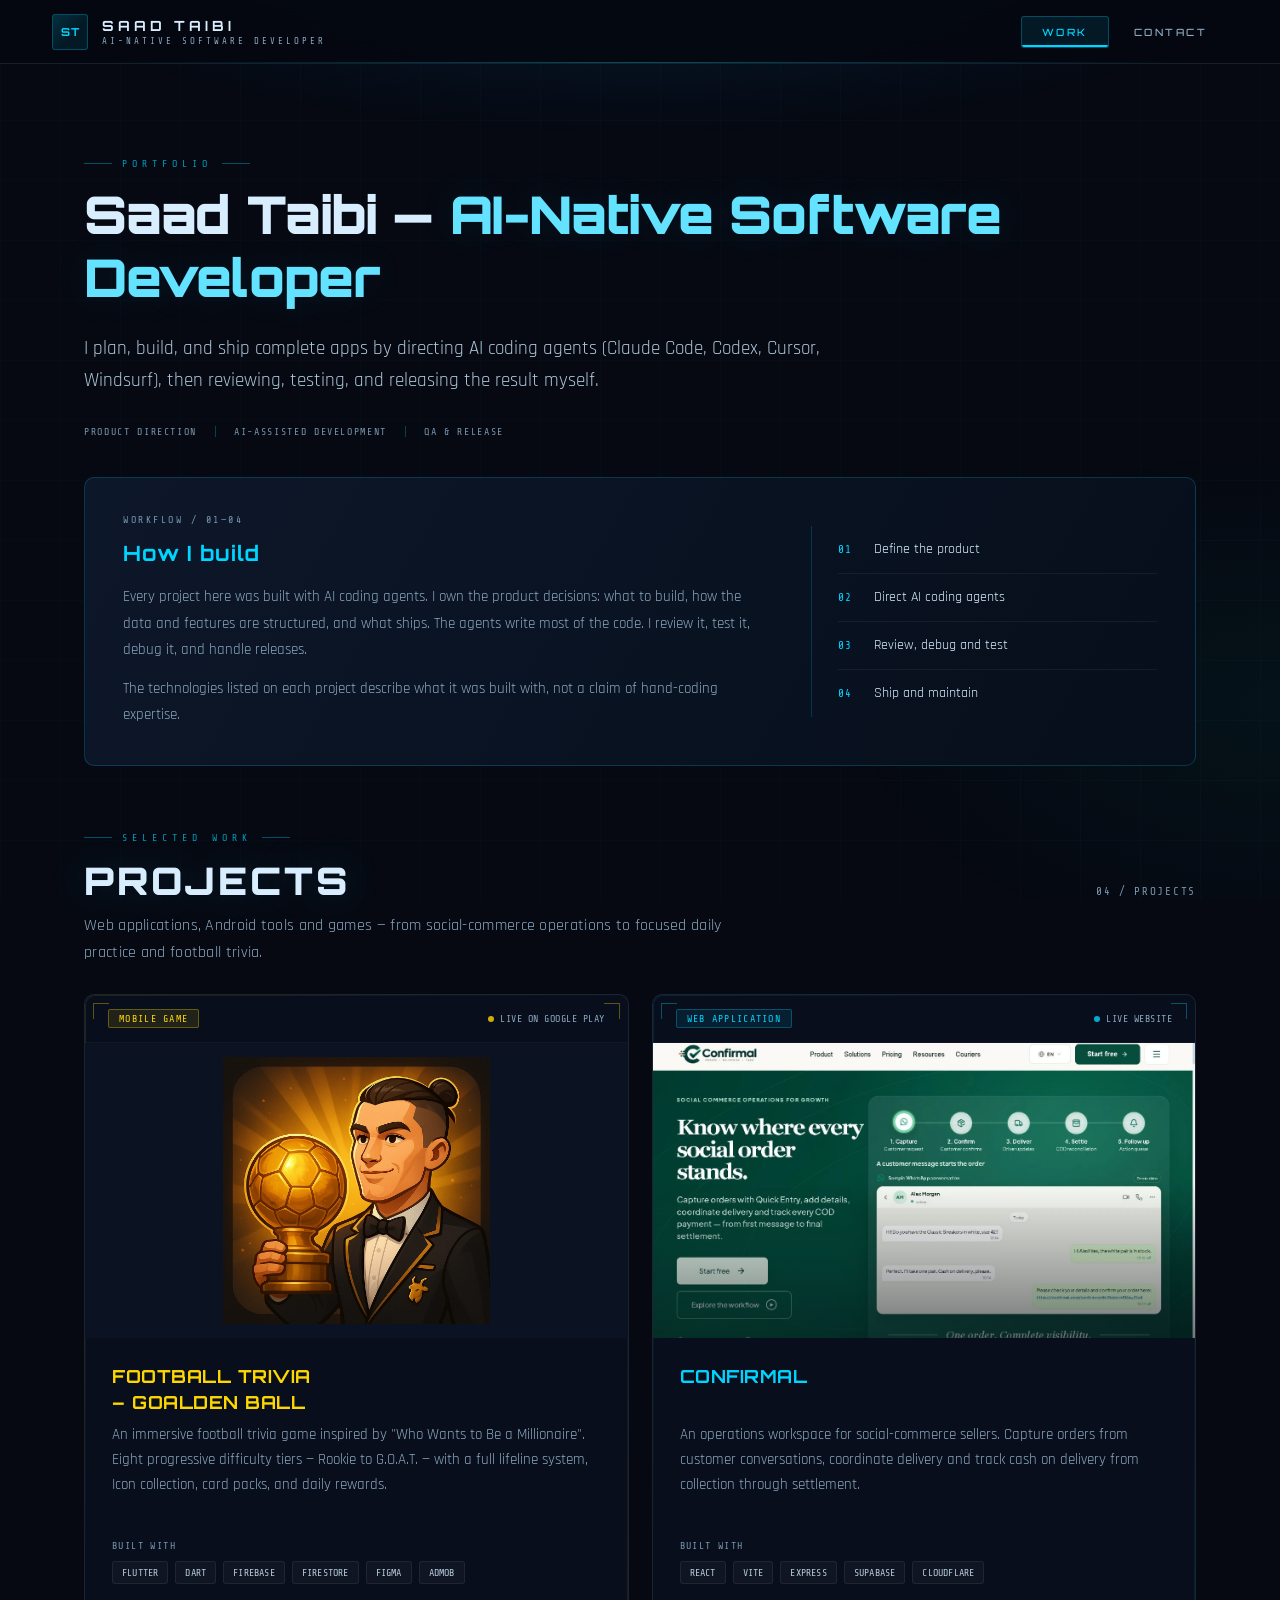
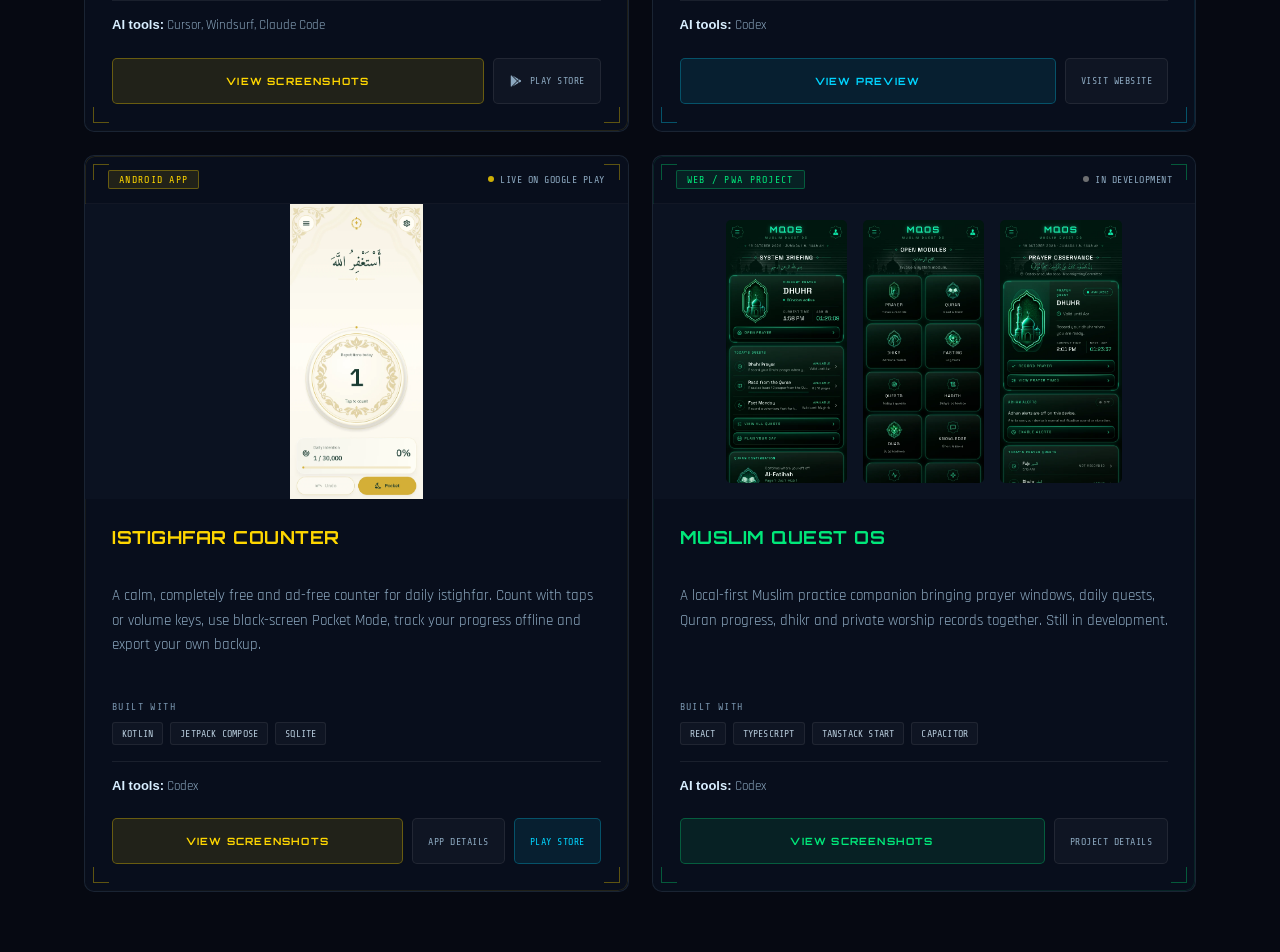
==== commit a979cb32: "Mark Istighfar Counter live and link Google Play on portfolio" ====
--- a/index.html
+++ b/index.html
@@ -641,6 +641,12 @@
       .citem { padding:12px; }
     }
     @media(hover:none){ .pcard:hover { transform:none; } .pcard:hover .pthumb img { transform:none; } }
+    /* Istighfar Counter is released: keep the store action accessible on all viewports. */
+    .istighfar-actions .store-link { color:var(--cyan); border-color:var(--cyan-b); background:var(--cyan-d); }
+    .istighfar-actions .store-link:hover { background:rgba(0,212,255,.15); }
+    .store-modal-link { display:inline-flex; align-items:center; gap:9px; padding:12px 16px; border:1px solid var(--cyan-b); background:var(--cyan-d); border-radius:5px; color:var(--cyan); text-decoration:none; font:700 11px Orbitron,monospace; letter-spacing:1px; }
+    .store-modal-link:hover { background:rgba(0,212,255,.16); }
+    @media(max-width:980px) and (min-width:651px) { .istighfar-actions { flex-wrap:wrap; } .istighfar-actions .btn-primary { flex:1 1 100%; } .istighfar-actions .btn-secondary { flex:1 1 calc(50% - 9px); } }
   </style>
 </head>
 <body>
@@ -757,13 +763,13 @@
         <!-- ── ISTIGHFAR COUNTER ── -->
         <div class="pcard gold fi" onclick="openGallery('istighfar',0)">
           <div class="ca tl"></div><div class="ca tr"></div><div class="ca bl"></div><div class="ca br"></div>
-          <div class="pcard-bar"><span class="pcat">ANDROID APP</span><span class="pstatus">RELEASE PREPARATION</span></div>
+          <div class="pcard-bar"><span class="pcat">ANDROID APP</span><span class="pstatus">LIVE ON GOOGLE PLAY</span></div>
           <div class="pthumb counter-preview"><img src="assets/istighfar-counter.webp" alt="Istighfar Counter in the Ivory and Gold theme" loading="lazy"><div class="pthumb-shade"></div></div>
           <div class="pbody"><div class="pname">ISTIGHFAR COUNTER</div>
             <p class="pdesc">A calm, completely free and ad-free counter for daily istighfar. Count with taps or volume keys, use black-screen Pocket Mode, track your progress offline and export your own backup.</p>
             <div class="pmeta-label">Built with</div><div class="ptags"><span class="ptag">KOTLIN</span><span class="ptag">JETPACK COMPOSE</span><span class="ptag">SQLITE</span></div>
             <p class="ai-tools"><span>AI tools:</span> Codex</p>
-            <div class="pactions"><button class="btn-primary" onclick="event.stopPropagation();openGallery('istighfar',0)">VIEW PREVIEW</button><button class="btn-secondary" onclick="event.stopPropagation();openModal('istighfar')">APP DETAILS</button></div>
+            <div class="pactions istighfar-actions"><button class="btn-primary" onclick="event.stopPropagation();openGallery('istighfar',0)">VIEW SCREENSHOTS</button><button class="btn-secondary" onclick="event.stopPropagation();openModal('istighfar')">APP DETAILS</button><a class="btn-secondary store-link" href="https://play.google.com/store/apps/details?id=com.istighfar.counter" target="_blank" rel="noopener noreferrer" onclick="event.stopPropagation()">PLAY STORE</a></div>
 
           </div>
         </div>
@@ -1046,6 +1052,7 @@
       desc:'A completely free, ad-free Android app for daily istighfar. No account, premium tier or subscription is required.',
       features:['Tap or volume-key counting','Black, dimmed Pocket Mode with swipe rejection','Daily history and week/month comparisons','Local JSON backup and restore','Offline counting and on-device records','Optional advanced Shizuku screen-off counting with separate setup'],
       tech:['Kotlin','Jetpack Compose','SQLite'],
+      storeLink:'https://play.google.com/store/apps/details?id=com.istighfar.counter',
       link:'https://saadhat.github.io/istighfar-privacy/',linkLabel:'PRIVACY POLICY'
     },
     muslimquest:{
@@ -1059,6 +1066,7 @@
   document.getElementById('modal-body').innerHTML=`
     <h2>${p.title}</h2>
     <p>${p.desc}</p>
+    ${p.storeLink ? `<p><a class="store-modal-link" href="${p.storeLink}" target="_blank" rel="noopener noreferrer">GET IT ON GOOGLE PLAY <span aria-hidden="true">&#8599;</span></a></p>` : ''}
     <h3>FEATURES</h3>
     <ul>${p.features.map(f=>`<li>${f}</li>`).join('')}</ul>
     ${p.tech.length ? `<h3>TECH STACK</h3><div class="tech-stack">${p.tech.map(t=>`<span class="tech-tag">${t}</span>`).join('')}</div>` : ''}
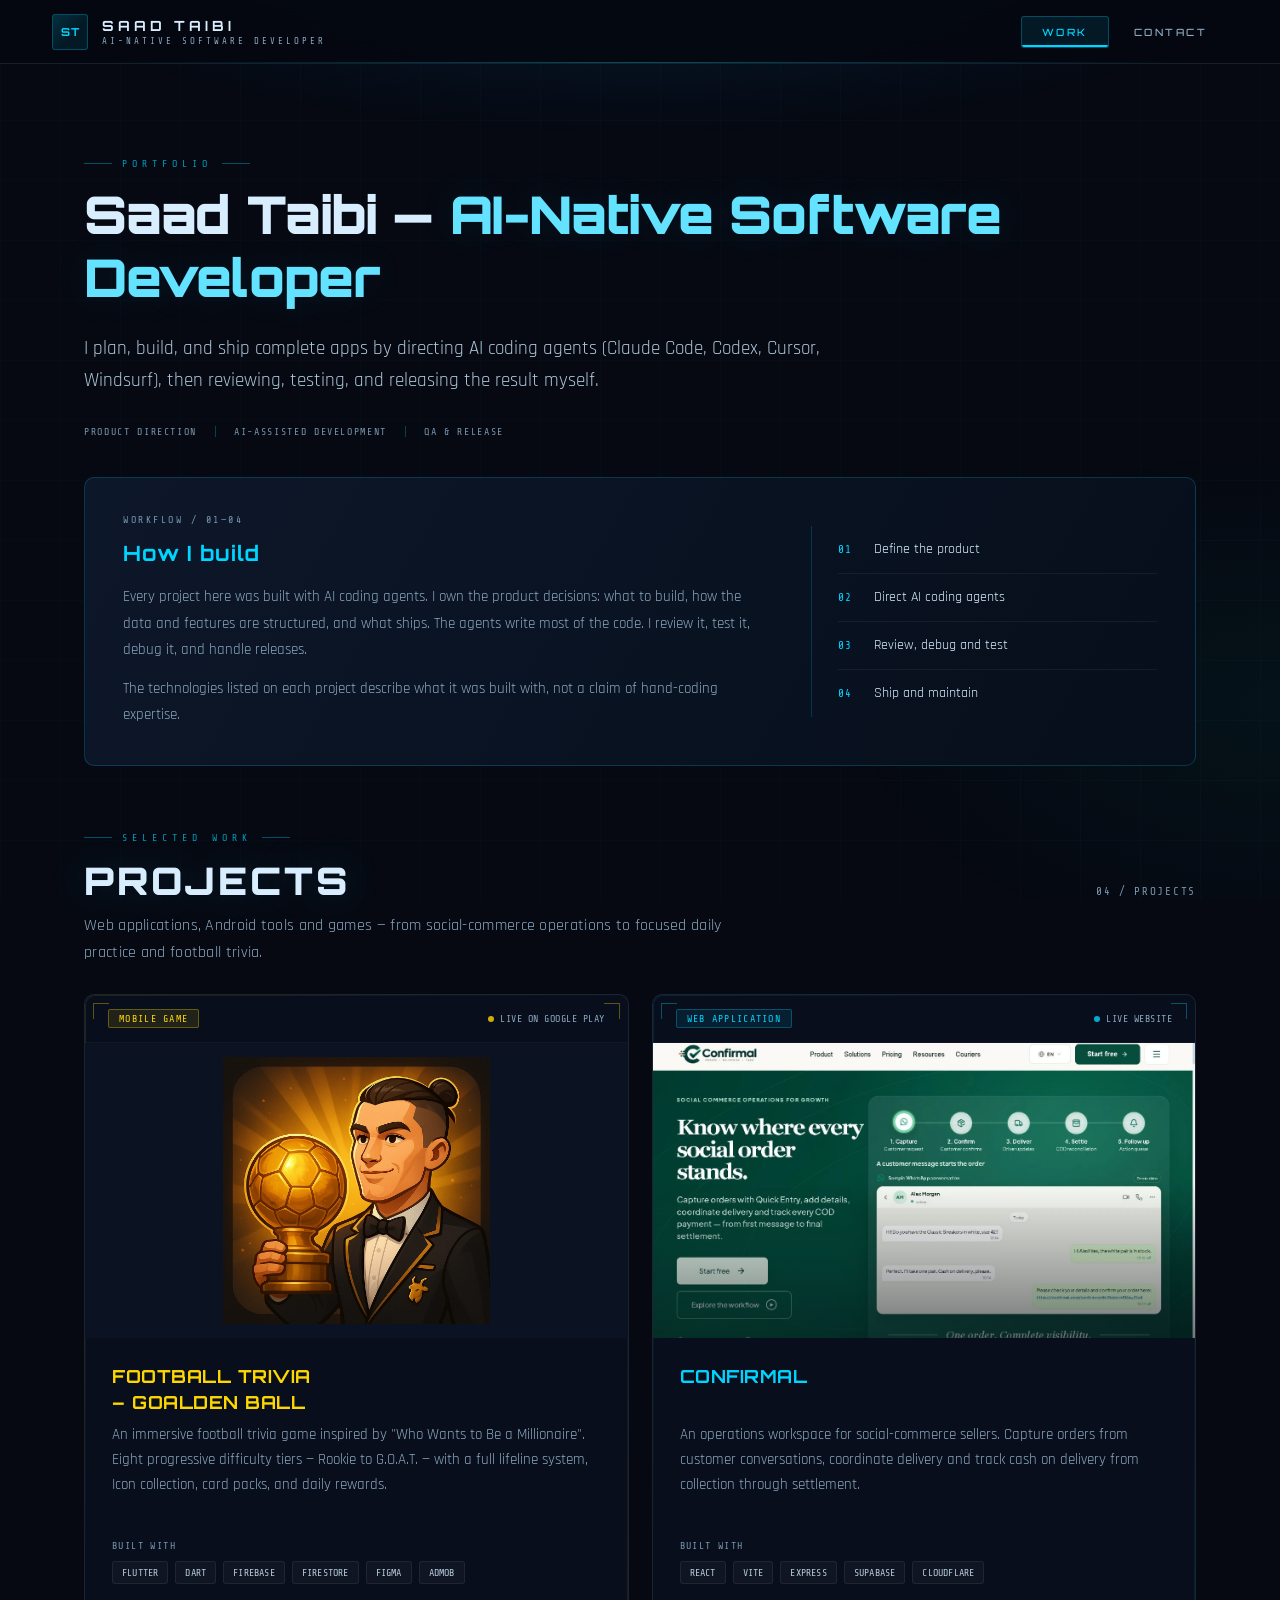
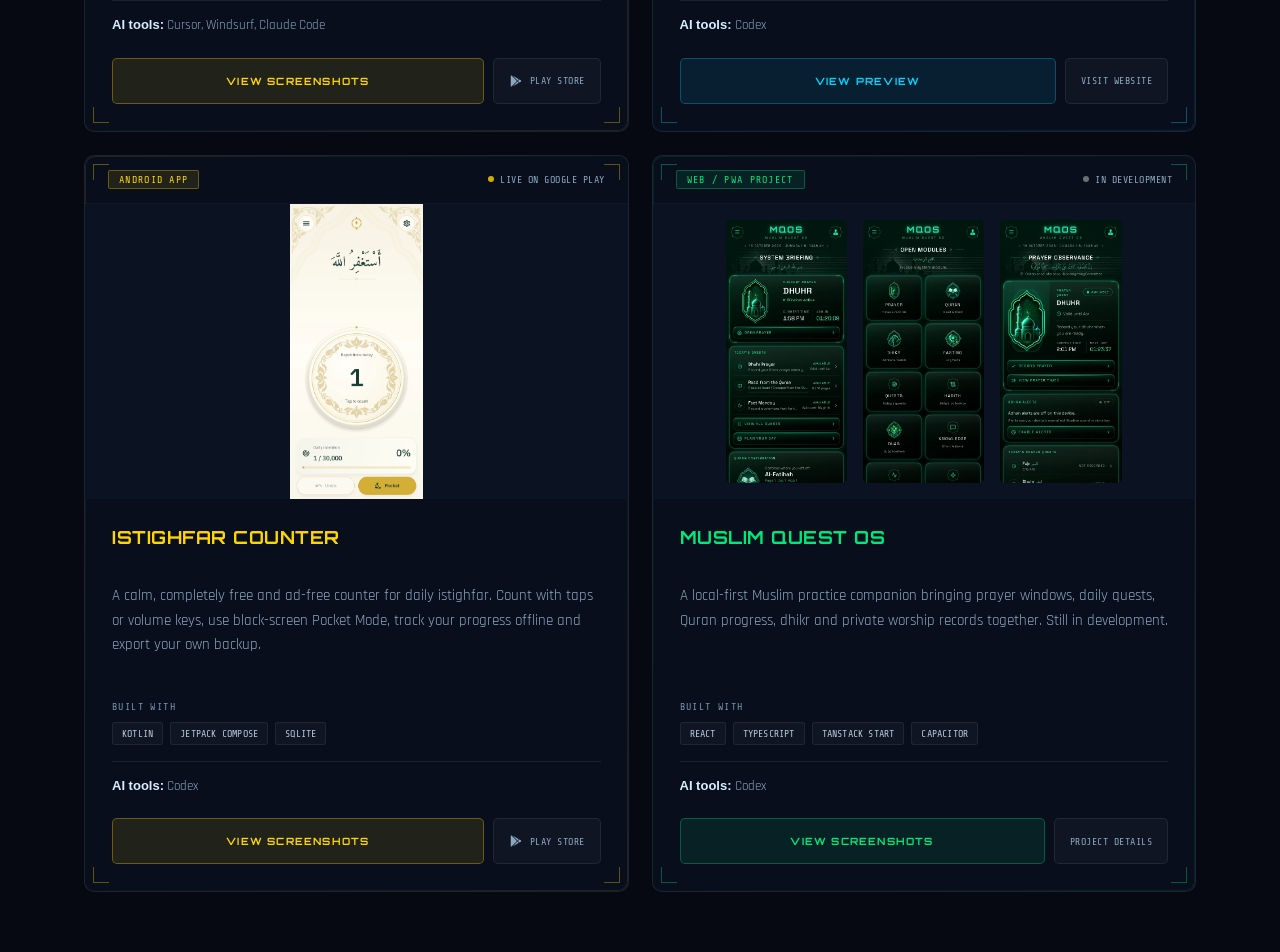
==== commit 7a955d24: "Match Istighfar Google Play button to Goalden Ball card" ====
--- a/index.html
+++ b/index.html
@@ -641,12 +641,7 @@
       .citem { padding:12px; }
     }
     @media(hover:none){ .pcard:hover { transform:none; } .pcard:hover .pthumb img { transform:none; } }
-    /* Istighfar Counter is released: keep the store action accessible on all viewports. */
-    .istighfar-actions .store-link { color:var(--cyan); border-color:var(--cyan-b); background:var(--cyan-d); }
-    .istighfar-actions .store-link:hover { background:rgba(0,212,255,.15); }
-    .store-modal-link { display:inline-flex; align-items:center; gap:9px; padding:12px 16px; border:1px solid var(--cyan-b); background:var(--cyan-d); border-radius:5px; color:var(--cyan); text-decoration:none; font:700 11px Orbitron,monospace; letter-spacing:1px; }
-    .store-modal-link:hover { background:rgba(0,212,255,.16); }
-    @media(max-width:980px) and (min-width:651px) { .istighfar-actions { flex-wrap:wrap; } .istighfar-actions .btn-primary { flex:1 1 100%; } .istighfar-actions .btn-secondary { flex:1 1 calc(50% - 9px); } }
+    /* Keep Istighfar and Goalden Ball store buttons visually identical. */
   </style>
 </head>
 <body>
@@ -769,7 +764,16 @@
             <p class="pdesc">A calm, completely free and ad-free counter for daily istighfar. Count with taps or volume keys, use black-screen Pocket Mode, track your progress offline and export your own backup.</p>
             <div class="pmeta-label">Built with</div><div class="ptags"><span class="ptag">KOTLIN</span><span class="ptag">JETPACK COMPOSE</span><span class="ptag">SQLITE</span></div>
             <p class="ai-tools"><span>AI tools:</span> Codex</p>
-            <div class="pactions istighfar-actions"><button class="btn-primary" onclick="event.stopPropagation();openGallery('istighfar',0)">VIEW SCREENSHOTS</button><button class="btn-secondary" onclick="event.stopPropagation();openModal('istighfar')">APP DETAILS</button><a class="btn-secondary store-link" href="https://play.google.com/store/apps/details?id=com.istighfar.counter" target="_blank" rel="noopener noreferrer" onclick="event.stopPropagation()">PLAY STORE</a></div>
+            <div class="pactions">
+              <button class="btn-primary" onclick="event.stopPropagation();openGallery('istighfar',0)">VIEW SCREENSHOTS</button>
+              <a href="https://play.google.com/store/apps/details?id=com.istighfar.counter"
+                 target="_blank" rel="noopener noreferrer" class="btn-secondary" onclick="event.stopPropagation()">
+                <svg viewBox="0 0 24 24" fill="currentColor">
+                  <path d="M3,20.5V3.5C3,2.91 3.34,2.39 3.84,2.15L13.69,12L3.84,21.85C3.34,21.6 3,21.09 3,20.5M16.81,15.12L6.05,21.34L14.54,12.85L16.81,15.12M20.16,10.81C20.5,11.08 20.75,11.5 20.75,12C20.75,12.5 20.5,12.92 20.16,13.19L17.89,14.5L15.39,12L17.89,9.5L20.16,10.81M6.05,2.66L16.81,8.88L14.54,11.15L6.05,2.66Z"/>
+                </svg>
+                PLAY STORE
+              </a>
+            </div>
 
           </div>
         </div>
